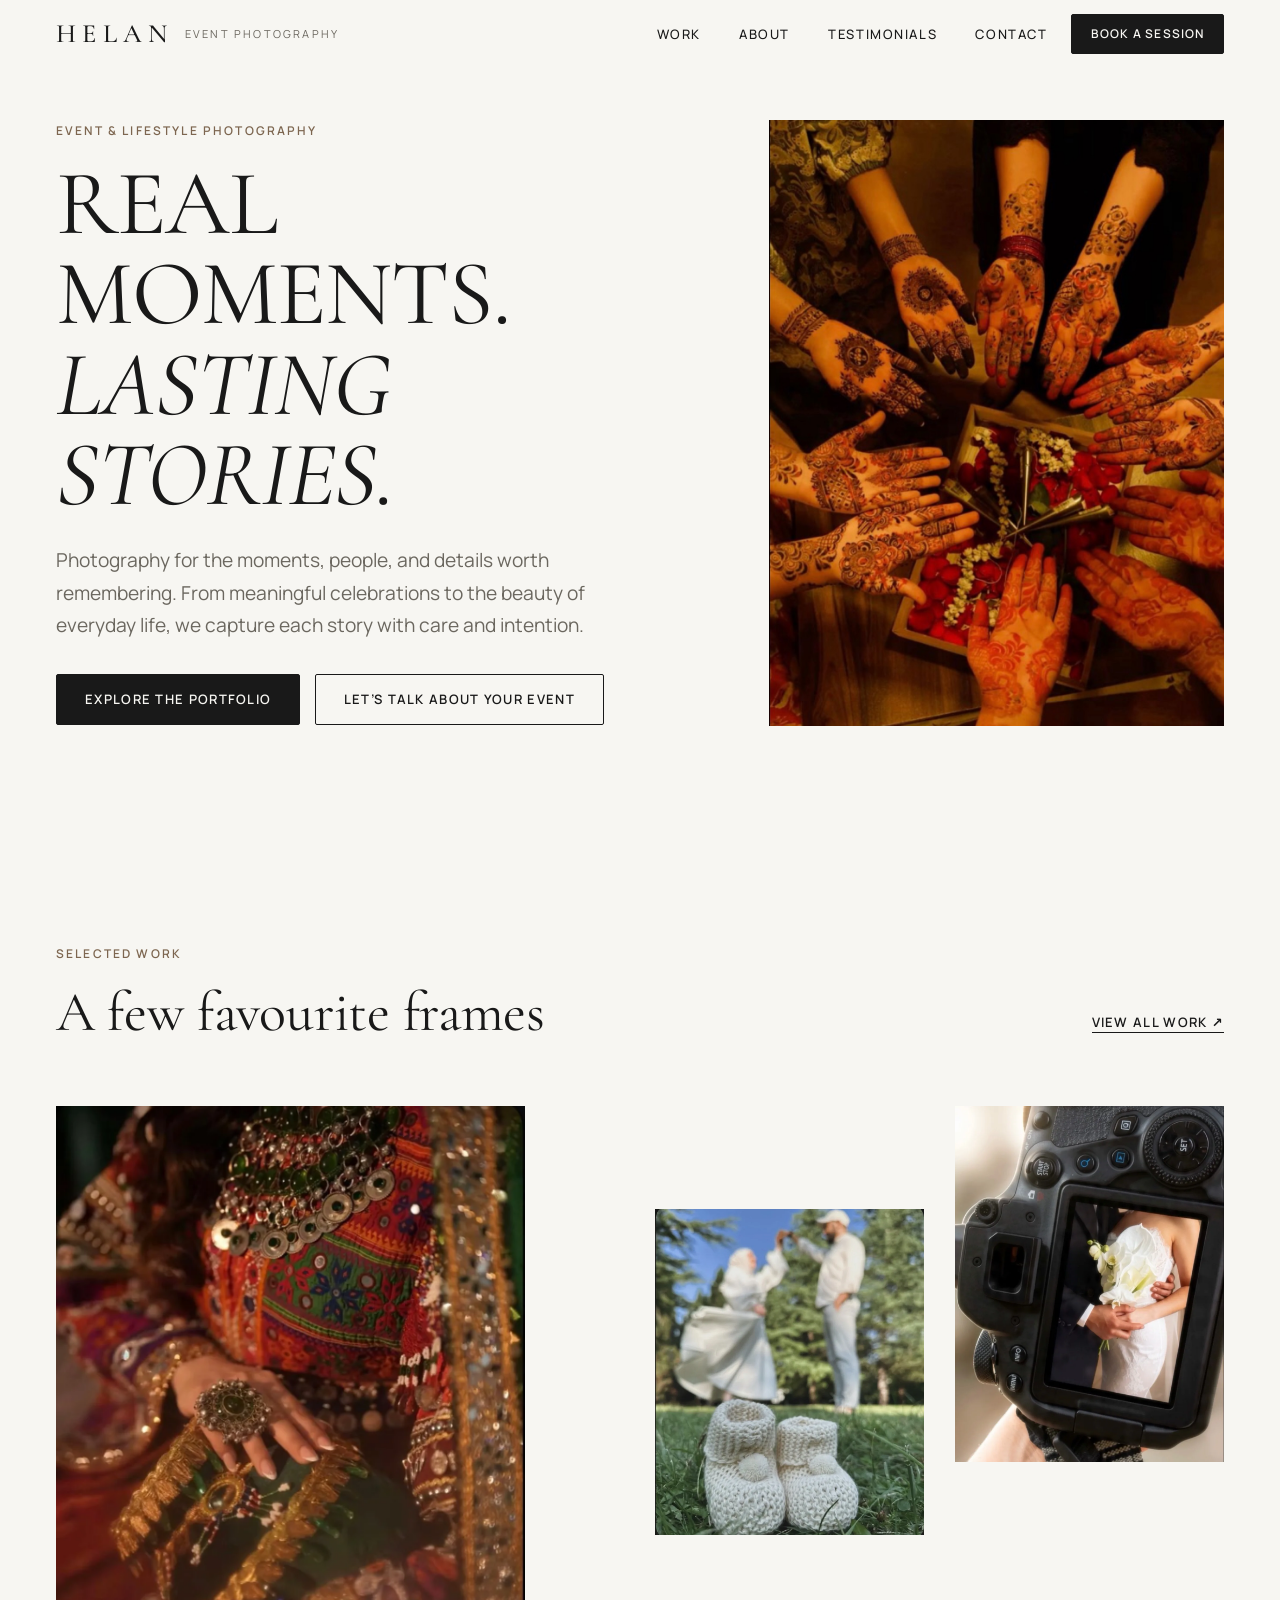
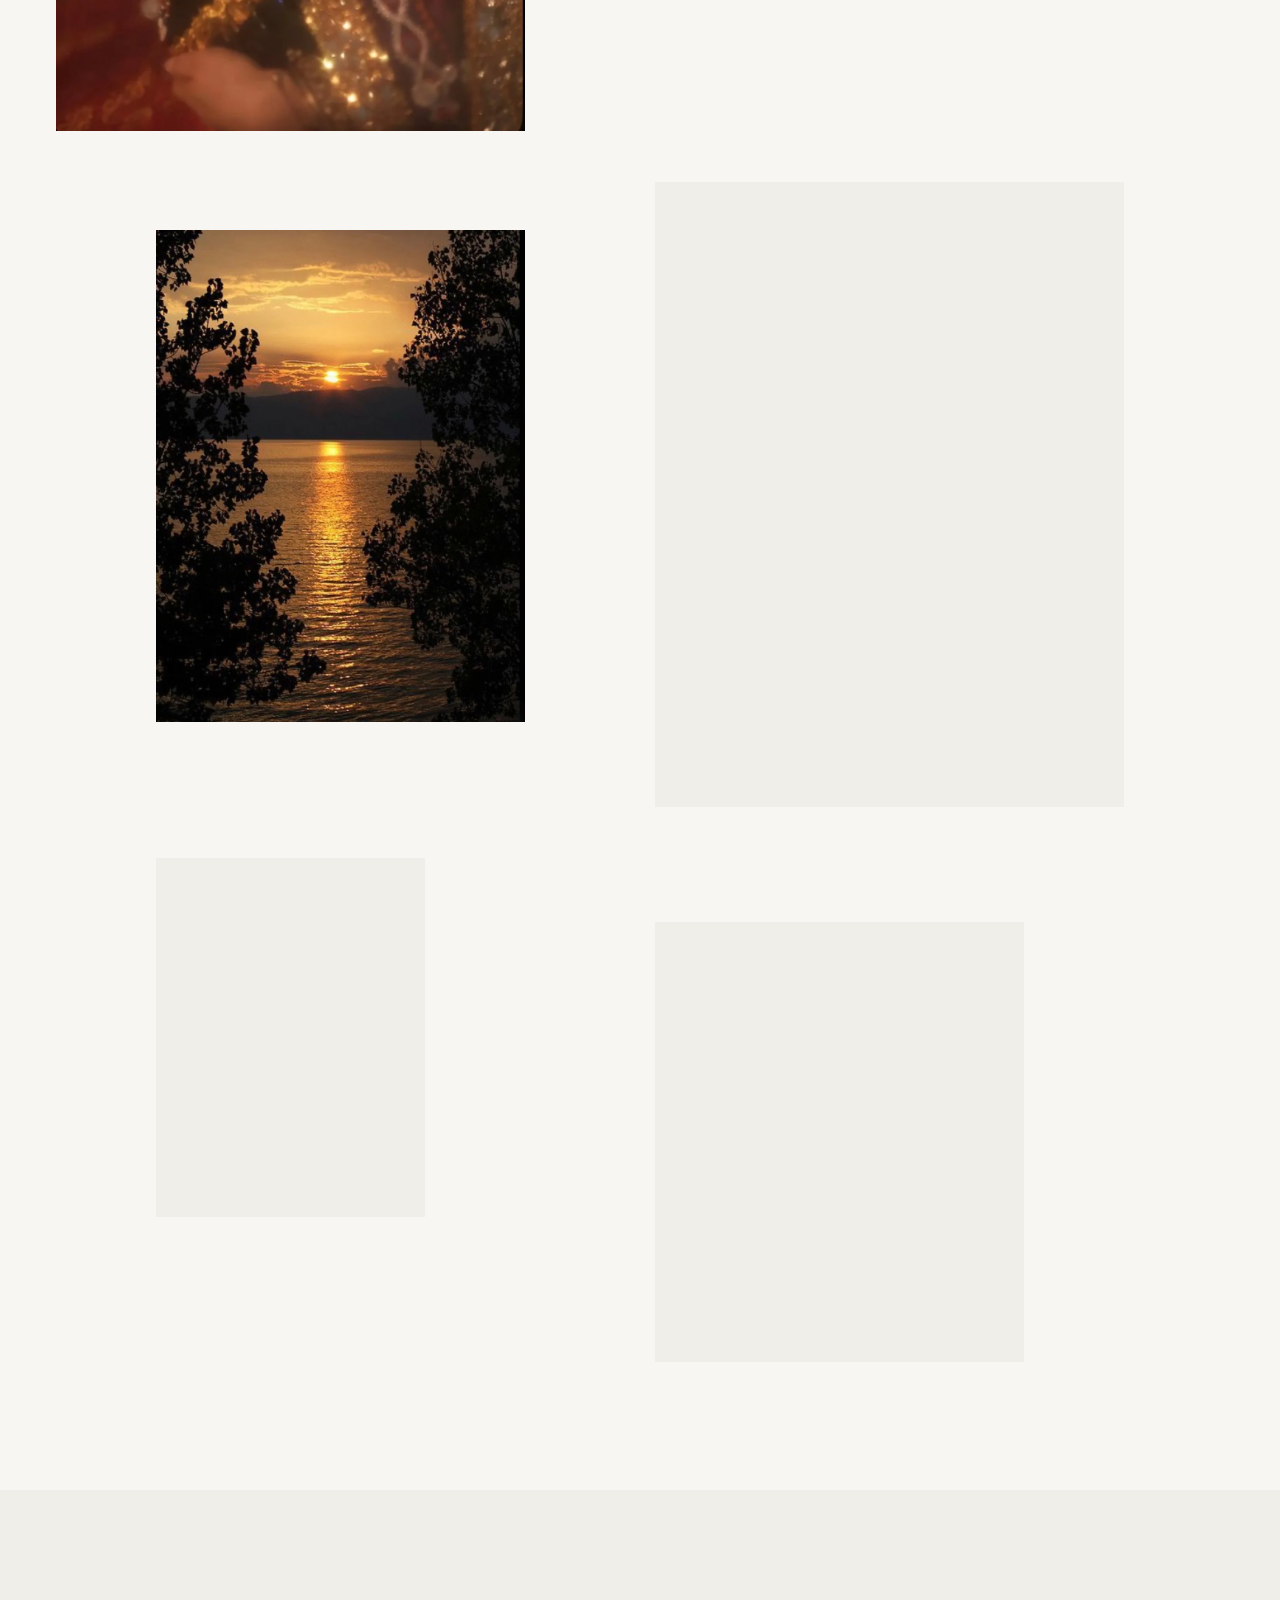
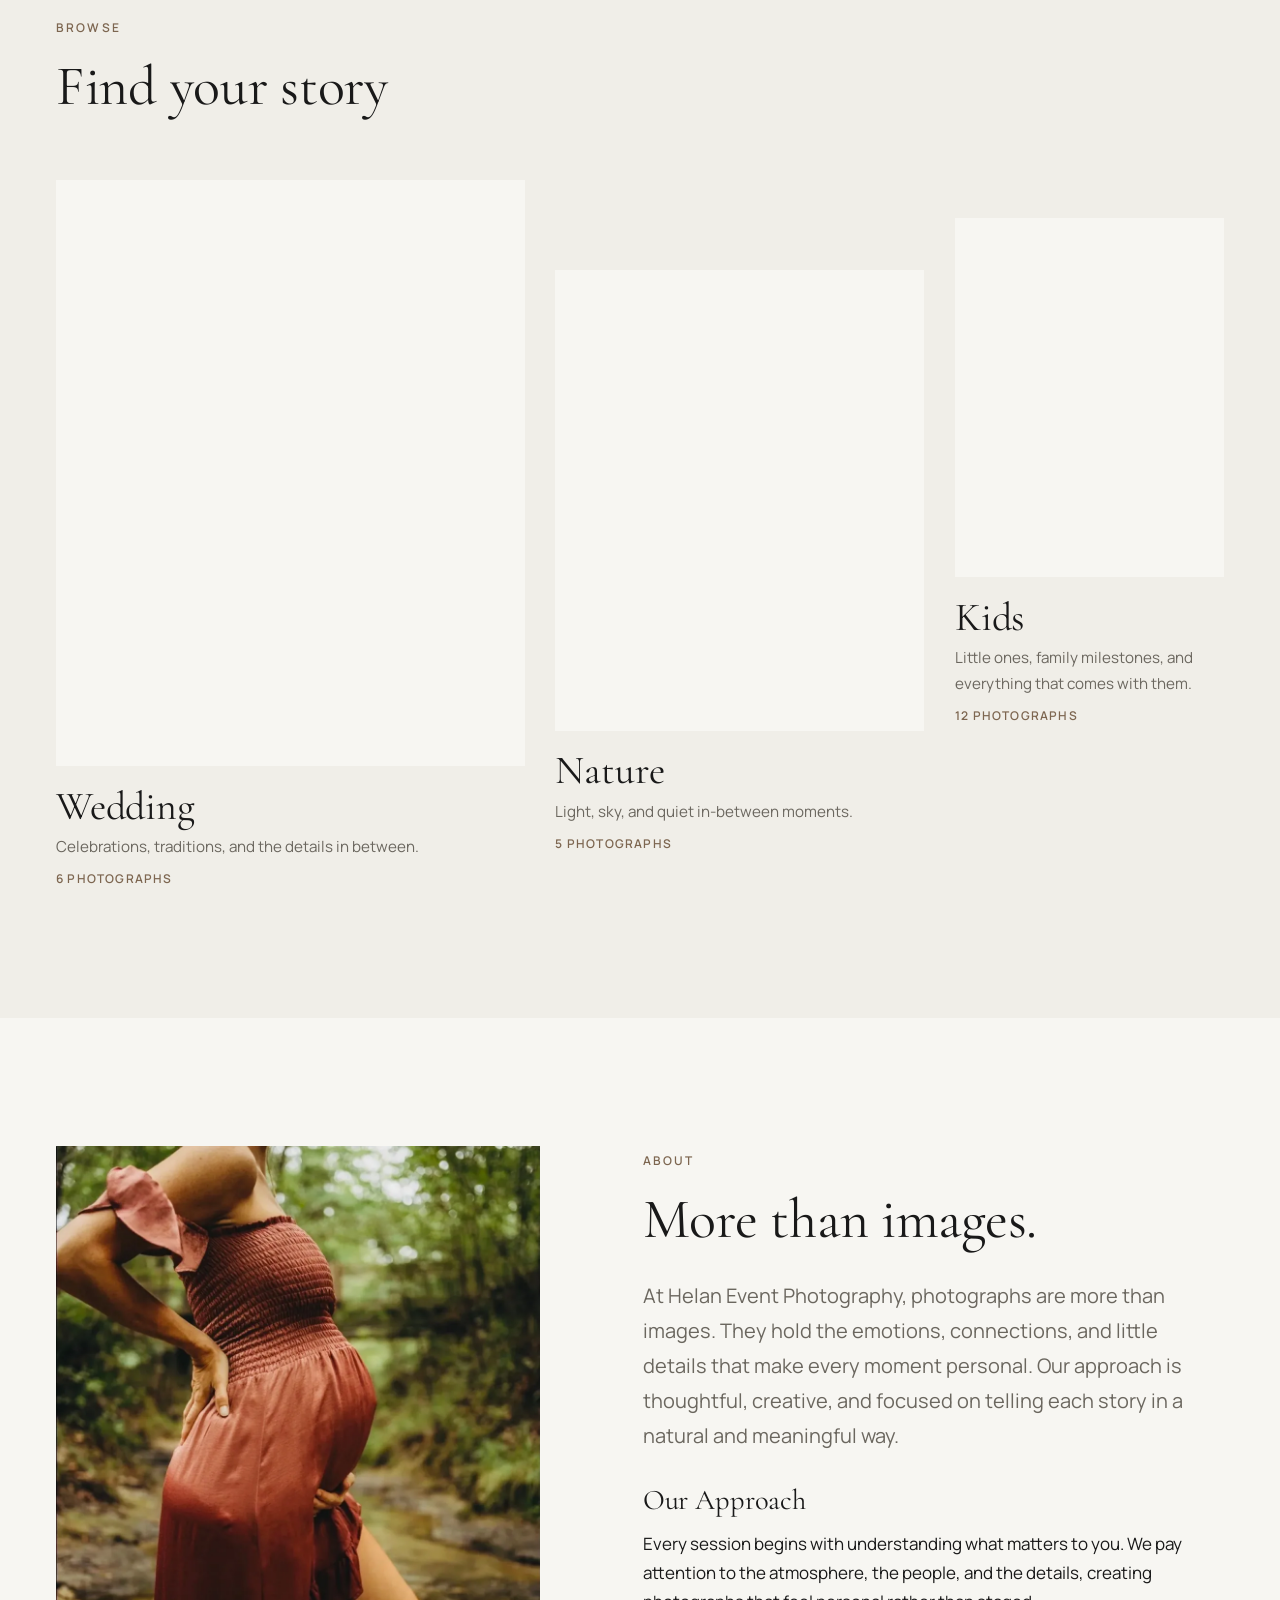
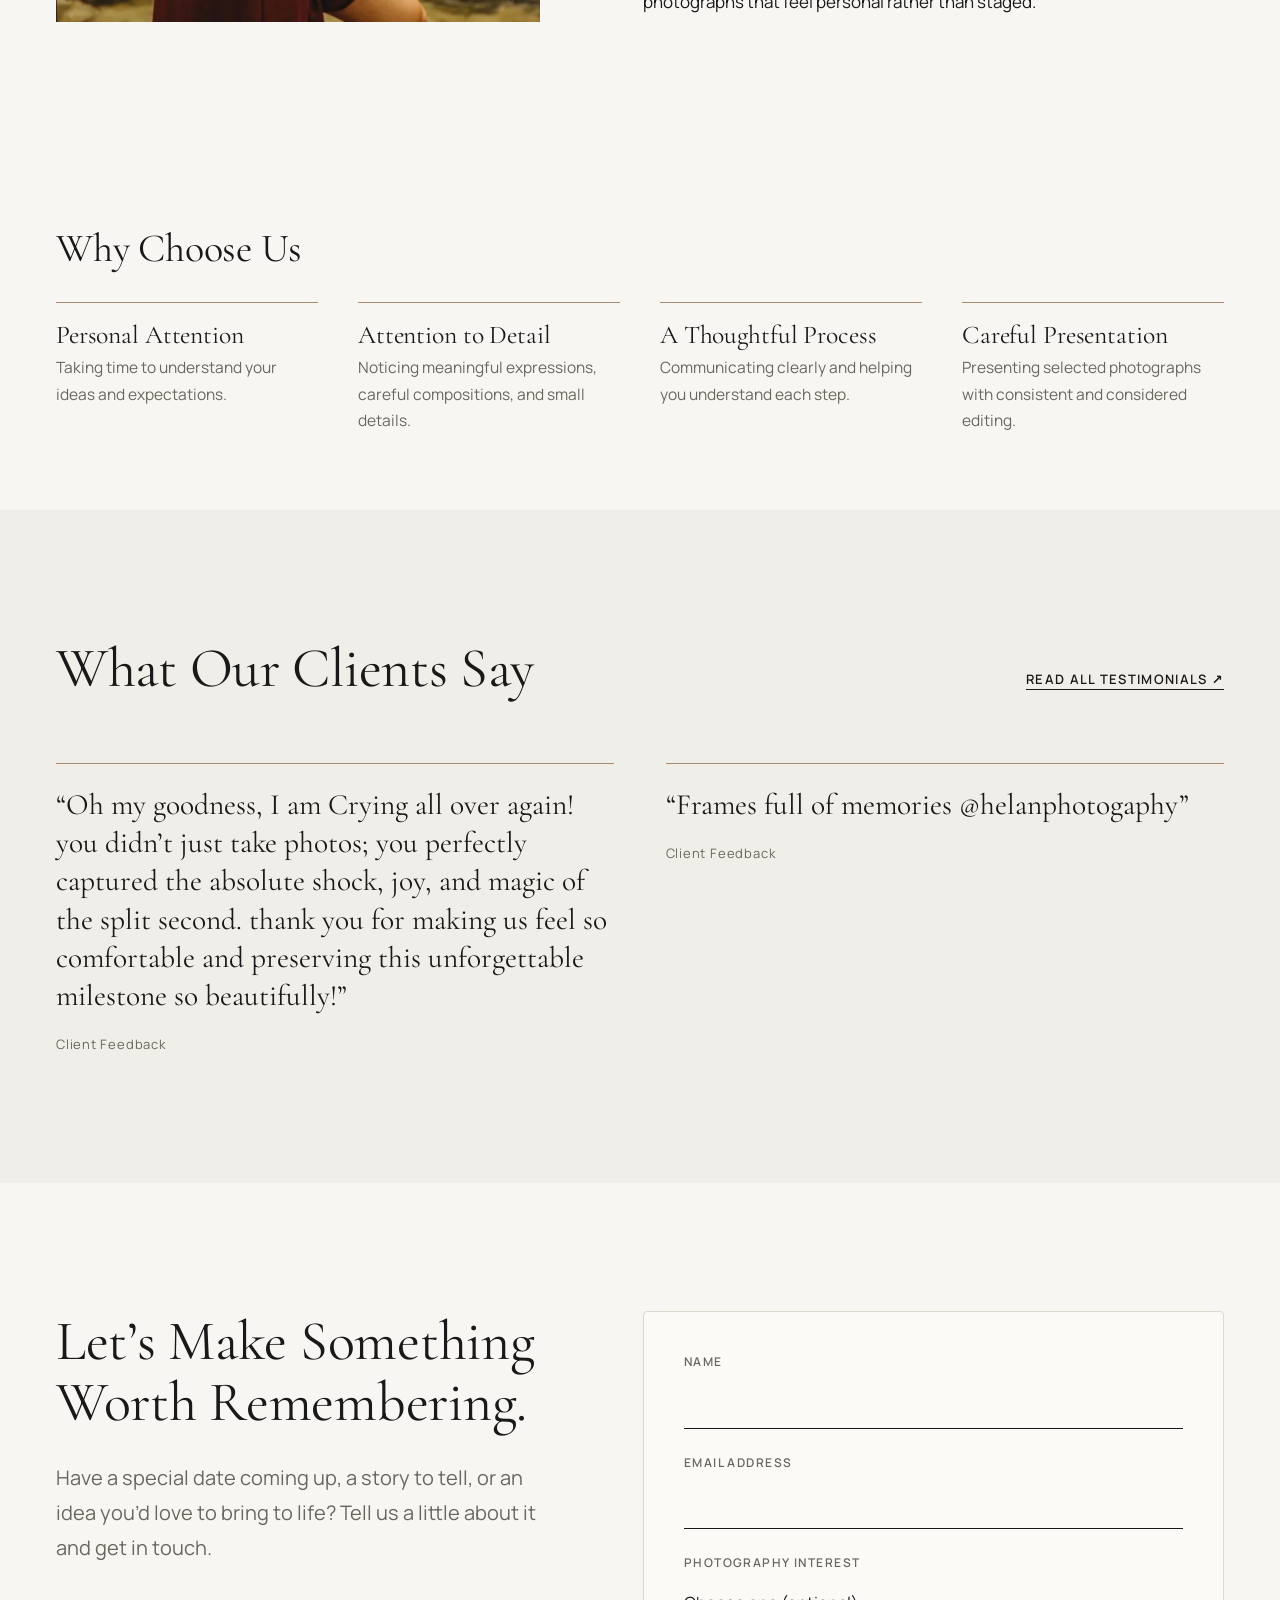
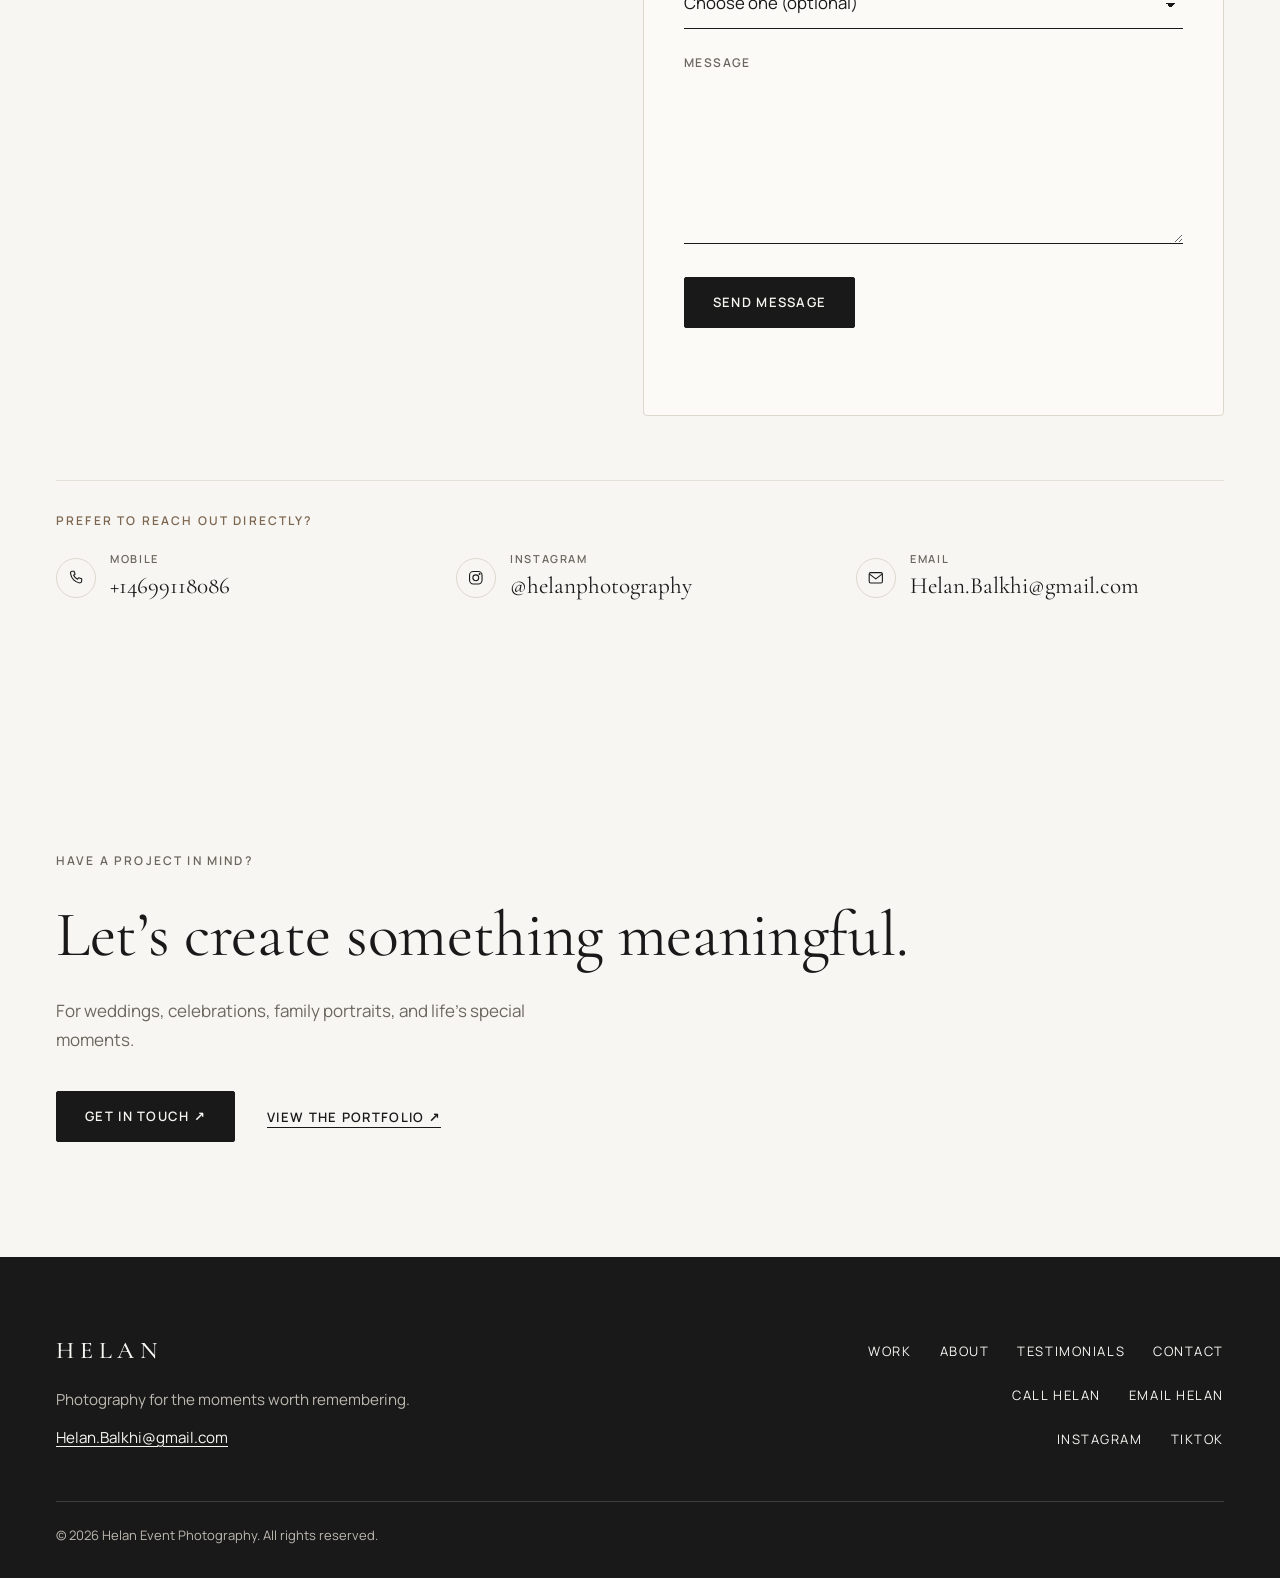
==== index.html @ c6eab9c7 "Add files via upload" ====
<!DOCTYPE html>
<html lang="en">
<head>
  <meta charset="utf-8">
  <meta name="viewport" content="width=device-width, initial-scale=1">
  <title>Helan Event Photography | Real Moments. Lasting Stories.</title>
  <meta name="description" content="Helan Event Photography: event and lifestyle photography for weddings, family milestones, and everyday moments worth remembering.">
  <meta name="theme-color" content="#F7F6F2">

  <meta property="og:type" content="website">
  <meta property="og:site_name" content="Helan Event Photography">
  <meta property="og:title" content="Helan Event Photography">
  <meta property="og:description" content="Every moment deserves to be remembered.">
  <!-- After you publish, change this to the full web address, e.g. https://your-site.com/favicon/og-image.jpg -->
  <meta property="og:image" content="favicon/og-image.jpg">

  <link rel="icon" type="image/png" sizes="32x32" href="favicon/favicon-32.png">
  <link rel="apple-touch-icon" href="favicon/apple-touch-icon.png">
  <link rel="preload" href="fonts/cormorant-garamond-400.woff2" as="font" type="font/woff2" crossorigin>
  <link rel="preload" href="fonts/manrope-variable.woff2" as="font" type="font/woff2" crossorigin>
  <link rel="stylesheet" href="styles.css">
</head>
<body data-page="home">
  <a class="skip-link" href="#main">Skip to content</a>
  <header class="site-header" id="site-header"></header>

  <main id="main">

    <!-- Hero -->
    <section class="hero" aria-labelledby="hero-title">
      <div class="container hero__grid">
        <div class="hero__text">
          <p class="eyebrow" data-bind="hero.eyebrow"></p>
          <h1 class="hero__title" id="hero-title"></h1>
          <p class="hero__intro" data-bind="hero.intro"></p>
          <div class="hero__actions">
            <a class="btn btn--primary" id="hero-cta-1" href="work.html"></a>
            <a class="btn btn--ghost" id="hero-cta-2" href="#contact"></a>
          </div>
        </div>
        <figure class="hero__media" id="hero-media" hidden>
          <img id="hero-img" alt="" decoding="async" fetchpriority="high">
        </figure>
      </div>
    </section>

    <!-- Selected work -->
    <section class="section" id="featured" aria-labelledby="featured-title" hidden>
      <div class="container">
        <header class="section-head">
          <div>
            <p class="eyebrow" data-bind="featuredSection.eyebrow"></p>
            <h2 id="featured-title" data-bind="featuredSection.heading"></h2>
          </div>
          <a class="text-link" id="featured-link" href="work.html"></a>
        </header>
        <div class="featured" id="featured-grid"></div>
      </div>
    </section>

    <!-- Categories -->
    <section class="section section--alt" id="categories" aria-labelledby="categories-title" hidden>
      <div class="container">
        <header class="section-head">
          <div>
            <p class="eyebrow" data-bind="categoriesSection.eyebrow"></p>
            <h2 id="categories-title" data-bind="categoriesSection.heading"></h2>
          </div>
        </header>
        <ul class="cats" id="cats-grid"></ul>
      </div>
    </section>

    <!-- About -->
    <section class="section" id="about" aria-labelledby="about-title">
      <div class="container about">
        <figure class="about__media" id="about-media" hidden>
          <img id="about-img" alt="" loading="lazy" decoding="async">
        </figure>
        <div class="about__text">
          <p class="eyebrow" data-bind="about.eyebrow"></p>
          <h2 id="about-title" data-bind="about.heading"></h2>
          <p class="lead" data-bind="about.intro"></p>
          <h3 data-bind="about.approachHeading"></h3>
          <p data-bind="about.approach"></p>
        </div>
      </div>
    </section>

    <!-- Why choose us -->
    <section class="section section--tight" id="why" aria-labelledby="why-title" hidden>
      <div class="container">
        <h2 class="h2--small" id="why-title" data-bind="whyChoose.heading"></h2>
        <ul class="why" id="why-list"></ul>
      </div>
    </section>

    <!-- Testimonials preview (only shown when approved, featured testimonials exist) -->
    <section class="section section--alt" id="testimonials-preview" aria-labelledby="tp-title" hidden>
      <div class="container">
        <header class="section-head">
          <h2 id="tp-title" data-bind="testimonials.homeHeading"></h2>
          <a class="text-link" href="testimonials.html" data-bind="testimonials.homeLinkLabel"></a>
        </header>
        <div class="quotes quotes--preview" id="tp-list"></div>
      </div>
    </section>

    <!-- Closing CTA + contact form -->
    <section class="section" id="contact" aria-labelledby="contact-title">
      <div class="container contact">
        <div class="contact__intro">
          <h2 id="contact-title" data-bind="contact.heading"></h2>
          <p class="lead" data-bind="contact.copy"></p>
        </div>
        <form class="form" id="contact-form" novalidate>
          <div class="field">
            <label for="f-name">Name</label>
            <input id="f-name" name="name" type="text" autocomplete="name" required aria-describedby="e-name">
            <p class="field__error" id="e-name" hidden></p>
          </div>
          <div class="field">
            <label for="f-email">Email address</label>
            <input id="f-email" name="email" type="email" autocomplete="email" required aria-describedby="e-email">
            <p class="field__error" id="e-email" hidden></p>
          </div>
          <div class="field">
            <label for="f-interest" id="interest-label"></label>
            <select id="f-interest" name="interest"></select>
          </div>
          <div class="field">
            <label for="f-message">Message</label>
            <textarea id="f-message" name="message" rows="5" required aria-describedby="e-message"></textarea>
            <p class="field__error" id="e-message" hidden></p>
          </div>
          <!-- Spam trap: real visitors never see or fill this in -->
          <div class="hp" aria-hidden="true">
            <label>Leave this empty <input type="text" name="_honey" tabindex="-1" autocomplete="off"></label>
          </div>
          <button class="btn btn--primary" type="submit" id="form-submit"></button>
          <p class="form__status" id="form-status" role="status" aria-live="polite"></p>
        </form>
        <aside class="quick" aria-labelledby="quick-title">
          <h3 class="quick__title" id="quick-title" data-bind="contact.quickHeading"></h3>
          <ul class="quick__list" id="quick-list"></ul>
        </aside>
      </div>
    </section>

    <noscript><p class="container noscript">Please turn on JavaScript to browse the portfolio and use the contact form.</p></noscript>
  </main>

  <footer class="site-footer" id="site-footer"></footer>

  <div class="lightbox" id="lightbox" role="dialog" aria-modal="true" aria-label="Photo viewer" hidden>
    <button class="lb-btn lb-close" type="button" aria-label="Close viewer">
      <svg viewBox="0 0 24 24" width="22" height="22" aria-hidden="true"><path d="M5 5l14 14M19 5L5 19" fill="none" stroke="currentColor" stroke-width="1.6" stroke-linecap="round"/></svg>
    </button>
    <button class="lb-btn lb-prev" type="button" aria-label="Previous photo">
      <svg viewBox="0 0 24 24" width="22" height="22" aria-hidden="true"><path d="M15 4l-8 8 8 8" fill="none" stroke="currentColor" stroke-width="1.6" stroke-linecap="round" stroke-linejoin="round"/></svg>
    </button>
    <button class="lb-btn lb-next" type="button" aria-label="Next photo">
      <svg viewBox="0 0 24 24" width="22" height="22" aria-hidden="true"><path d="M9 4l8 8-8 8" fill="none" stroke="currentColor" stroke-width="1.6" stroke-linecap="round" stroke-linejoin="round"/></svg>
    </button>
    <figure class="lb-figure">
      <img class="lb-img" alt="">
      <figcaption class="lb-caption"></figcaption>
    </figure>
    <p class="lb-count" aria-live="polite"></p>
  </div>

  <script src="content.js"></script>
  <script src="script.js"></script>
</body>
</html>
---- styles.css ----
/* ==========================================================================
   HELAN EVENT PHOTOGRAPHY — styles.css
   Light, minimal, editorial. Photographs provide the colour.
   Sections: 1 Tokens · 2 Base · 3 Header · 4 Buttons · 5 Hero · 6 Sections
             7 Featured · 8 Categories · 9 About · 10 Quotes · 11 Contact form
             12 Gallery · 13 Lightbox · 14 Footer · 15 Motion
   ========================================================================== */

/* ---------- 1. Tokens ---------- */
@font-face { font-family: "Cormorant Garamond"; font-style: normal; font-weight: 400; font-display: swap; src: url("fonts/cormorant-garamond-400.woff2") format("woff2"); }
@font-face { font-family: "Cormorant Garamond"; font-style: italic; font-weight: 400; font-display: swap; src: url("fonts/cormorant-garamond-400-italic.woff2") format("woff2"); }
@font-face { font-family: "Cormorant Garamond"; font-style: normal; font-weight: 500; font-display: swap; src: url("fonts/cormorant-garamond-500.woff2") format("woff2"); }
@font-face { font-family: "Manrope"; font-style: normal; font-weight: 200 800; font-display: swap; src: url("fonts/manrope-variable.woff2") format("woff2"); }

:root {
  /* Palette from the brief */
  --ivory: #F7F6F2;
  --ink: #191919;
  --stone: #827E76;          /* large / decorative text only (3.7:1 on ivory) */
  --taupe: #A48B72;          /* lines and accents only */
  --line: #E3E0D8;
  --ivory-alt: #F0EEE8;
  --foot-text: #F7F6F2;
  --foot-muted: #BDB9B1;
  /* Darker tints of stone/taupe for small text, so it passes WCAG AA contrast */
  --stone-text: #6B675F;     /* 5.2:1 on ivory */
  --taupe-text: #7D6650;     /* 5.0:1 on ivory */
  --error: #A12B2B;

  --serif: "Cormorant Garamond", "Cormorant", Georgia, "Times New Roman", serif;
  --sans: "Manrope", system-ui, -apple-system, "Segoe UI", Roboto, Helvetica, Arial, sans-serif;

  --gutter: clamp(1.25rem, 4.5vw, 3.5rem);
  --max: 1360px;
  --header-h: 4.25rem;
  --section-y: clamp(4.5rem, 10vw, 9rem);
  --gap: clamp(0.75rem, 1.6vw, 1.5rem);
}

/* ---------- 2. Base ---------- */
*, *::before, *::after { box-sizing: border-box; }
html { -webkit-text-size-adjust: 100%; scroll-padding-top: calc(var(--header-h) + 1rem); }
@media (prefers-reduced-motion: no-preference) { html { scroll-behavior: smooth; } }
html.is-locked { overflow: hidden; }
body {
  margin: 0; background: var(--ivory); color: var(--ink);
  font-family: var(--sans); font-size: clamp(1rem, 0.96rem + 0.2vw, 1.0625rem); line-height: 1.7;
  -webkit-font-smoothing: antialiased; text-rendering: optimizeLegibility;
  overflow-x: hidden;
}
img { display: block; max-width: 100%; height: auto; }
a { color: inherit; }
p { margin: 0 0 1.1em; }
h1, h2, h3 { font-family: var(--serif); font-weight: 400; line-height: 1.08; margin: 0 0 0.5em; letter-spacing: -0.005em; }
h2 { font-size: clamp(2.6rem, 2rem + 2.4vw, 3.5rem); }
h3 { font-size: clamp(1.5rem, 1.3rem + 0.6vw, 1.85rem); }
.h2--small { font-size: clamp(1.9rem, 1.5rem + 1.4vw, 2.5rem); }
ul { list-style: none; margin: 0; padding: 0; }
button, input, select, textarea { font: inherit; color: inherit; }
button { cursor: pointer; }
[hidden] { display: none !important; }

.container { width: min(100% - 2 * var(--gutter), var(--max)); margin-inline: auto; }
.sr-only { position: absolute; width: 1px; height: 1px; overflow: hidden; clip: rect(0 0 0 0); white-space: nowrap; }
.skip-link { position: absolute; left: 1rem; top: -4rem; z-index: 100; background: var(--ink); color: var(--ivory); padding: 0.7rem 1rem; text-decoration: none; }
.skip-link:focus { top: 1rem; }
:focus-visible { outline: 2px solid var(--ink); outline-offset: 3px; }
.noscript { padding-block: 3rem; }

.eyebrow { font-size: 0.75rem; font-weight: 600; letter-spacing: 0.18em; text-transform: uppercase; color: var(--taupe-text); margin-bottom: 1.1rem; }
.lead { font-size: clamp(1.05rem, 1rem + 0.35vw, 1.25rem); line-height: 1.75; color: var(--stone-text); max-width: 38em; }
.empty { color: var(--stone-text); padding-block: 3rem; }

/* ---------- 3. Header ---------- */
.site-header {
  position: sticky; top: 0; z-index: 50;
  background: rgba(247, 246, 242, 0.94);
  -webkit-backdrop-filter: blur(10px); backdrop-filter: blur(10px);
  border-bottom: 1px solid transparent; transition: border-color 0.25s ease;
}
.site-header.is-scrolled { border-bottom-color: var(--line); }
.header__inner { height: var(--header-h); display: flex; align-items: center; justify-content: space-between; gap: 1.5rem; }
.wordmark { display: inline-flex; align-items: baseline; gap: 0.7rem; text-decoration: none; }
.wordmark__name { font-family: var(--serif); font-weight: 500; font-size: 1.65rem; letter-spacing: 0.24em; text-transform: uppercase; line-height: 1; }
.wordmark__sub { font-size: 0.6875rem; letter-spacing: 0.2em; text-transform: uppercase; color: var(--stone-text); display: none; }
@media (min-width: 900px) { .wordmark__sub { display: inline; } }

.nav { display: none; }
.nav ul { display: flex; gap: clamp(1.5rem, 3vw, 2.75rem); }
.nav a, .menu a { font-size: 0.8125rem; font-weight: 500; letter-spacing: 0.12em; text-transform: uppercase; text-decoration: none; position: relative; padding-block: 0.4rem; }
.nav a::after { content: ""; position: absolute; left: 0; right: 0; bottom: 0; height: 1px; background: currentColor; transform: scaleX(0); transform-origin: left; transition: transform 0.25s ease; }
.nav a:hover::after, .nav a[aria-current="page"]::after, .nav a:focus-visible::after { transform: scaleX(1); }

.menu-btn { display: inline-flex; align-items: center; gap: 0.6rem; background: none; border: 0; padding: 0.6rem 0.25rem; margin-right: -0.25rem; font-size: 0.8125rem; font-weight: 500; letter-spacing: 0.12em; text-transform: uppercase; min-height: 44px; }
.menu-btn__bars { width: 22px; height: 10px; position: relative; display: inline-block; }
.menu-btn__bars::before, .menu-btn__bars::after { content: ""; position: absolute; left: 0; right: 0; height: 1.5px; background: currentColor; transition: transform 0.25s ease, top 0.25s ease; }
.menu-btn__bars::before { top: 0; }
.menu-btn__bars::after { top: 8.5px; }
.menu-btn[aria-expanded="true"] .menu-btn__bars::before { top: 4px; transform: rotate(45deg); }
.menu-btn[aria-expanded="true"] .menu-btn__bars::after { top: 4px; transform: rotate(-45deg); }

.menu { z-index: 40; position: fixed; left: 0; right: 0; top: var(--header-h); bottom: 0; background: var(--ivory); padding: 2rem var(--gutter) 3rem; overflow-y: auto; opacity: 0; visibility: hidden; transform: translateY(-6px); transition: opacity 0.22s ease, transform 0.22s ease, visibility 0s linear 0.22s; }
.menu.is-open { opacity: 1; visibility: visible; transform: none; transition-delay: 0s; }
.menu a { display: block; font-family: var(--serif); font-size: 2.25rem; letter-spacing: 0; text-transform: none; font-weight: 400; padding: 0.7rem 0; border-bottom: 1px solid var(--line); min-height: 44px; }
.menu a::after { display: none; }
.menu .btn { display: inline-flex; font-family: var(--sans); font-size: 0.8125rem; font-weight: 600; letter-spacing: 0.1em; text-transform: uppercase; padding: 0.85rem 1.75rem; border: 1px solid var(--ink); }
.menu__cta { margin-top: 2rem; }
.site-header .header-cta { display: none; }

@media (min-width: 820px) {
  .nav { display: block; margin-left: auto; }
  .menu-btn, .menu { display: none; }
  .site-header .header-cta { display: inline-flex; }
}

/* ---------- 4. Buttons & links ---------- */
.btn { display: inline-flex; align-items: center; justify-content: center; min-height: 48px; padding: 0.85rem 1.75rem; font-size: 0.8125rem; font-weight: 600; letter-spacing: 0.1em; text-transform: uppercase; text-decoration: none; border: 1px solid var(--ink); border-radius: 2px; transition: background-color 0.2s ease, color 0.2s ease, opacity 0.2s ease; cursor: pointer; }
.btn--primary { background: var(--ink); color: var(--ivory); }
.btn--primary:hover { background: #3a3835; border-color: #3a3835; }
.btn--primary:active { background: #000; }
.btn--primary[disabled] { opacity: 0.55; cursor: progress; }
.btn--ghost { background: transparent; color: var(--ink); }
.btn--ghost:hover { background: var(--ink); color: var(--ivory); }
.btn--light { background: var(--ivory); color: var(--ink); border-color: var(--ivory); }
.btn--sm { min-height: 40px; padding: 0.5rem 1.15rem; font-size: 0.75rem; white-space: nowrap; }
.btn--light:hover { background: transparent; color: var(--ivory); }

.text-link { display: inline-block; font-size: 0.8125rem; font-weight: 600; letter-spacing: 0.1em; text-transform: uppercase; text-decoration: none; background: linear-gradient(currentColor, currentColor) 0 100% / 100% 1px no-repeat; padding-bottom: 0.3rem; transition: background-size 0.25s ease, color 0.2s ease; }
.text-link:hover { background-size: 40% 1px; }
.text-link::after { content: " \2197"; }
.text-link--plain::after { content: ""; }

/* ---------- 5. Hero ---------- */
.hero { padding-block: clamp(1.5rem, 4vw, 3.5rem) clamp(3rem, 7vw, 6rem); }
.hero__grid { display: grid; gap: 2.25rem; align-items: center; }
.hero__title { font-size: clamp(2.9rem, 1.5rem + 6.6vw, 5.75rem); line-height: 0.98; letter-spacing: -0.01em; margin: 0 0 1.5rem; }
.hero__title span { display: block; }
.hero__title em { font-style: italic; }
.hero__intro { max-width: 30em; color: var(--stone-text); font-size: clamp(1.02rem, 0.98rem + 0.3vw, 1.2rem); margin-bottom: 2rem; }
.hero__actions { display: flex; flex-wrap: wrap; gap: 0.9rem; }
.hero__media { margin: 0; background: var(--ivory-alt); }
.hero__media img { width: 100%; height: auto; }
.hero__media { aspect-ratio: var(--ratio, 3 / 4); overflow: hidden; max-height: 78vh; justify-self: center; }
.hero__media img { height: 100%; object-fit: cover; }

@media (min-width: 900px) {
  .hero__grid { grid-template-columns: minmax(0, 7fr) minmax(0, 5fr); gap: clamp(2rem, 6vw, 6rem); }
  .hero__media { justify-self: end; width: 100%; max-height: min(78vh, 760px); }
}
@media (max-width: 899px) {
  .hero__media { order: -1; max-height: 52vh; width: min(100%, 420px); }
}

/* ---------- 6. Sections ---------- */
.section { padding-block: var(--section-y); }
.section--alt { background: var(--ivory-alt); }
.section--tight { padding-block: clamp(3rem, 6vw, 5rem); }
.section--flush { padding-top: 0; }
.section-head { display: flex; flex-wrap: wrap; align-items: flex-end; justify-content: space-between; gap: 1rem 2rem; margin-bottom: clamp(2rem, 5vw, 4rem); }
.section-head h2 { margin: 0; }
.page-head { padding-block: clamp(2.5rem, 6vw, 5.5rem) clamp(1.5rem, 3vw, 2.5rem); }
.page-title { font-size: clamp(3rem, 2rem + 4.5vw, 5.5rem); margin-bottom: 0.35em; }

/* ---------- 7. Featured (asymmetric editorial rhythm) ---------- */
.featured { display: grid; grid-template-columns: repeat(2, minmax(0, 1fr)); gap: var(--gap); align-items: start; }
.featured .tile { grid-column: auto; }
@media (min-width: 760px) {
  .featured { grid-template-columns: repeat(12, minmax(0, 1fr)); gap: clamp(1rem, 2.4vw, 2.5rem); row-gap: clamp(1.5rem, 4vw, 4rem); }
  .featured .tile:nth-child(7n+1) { grid-column: 1 / span 5; }
  .featured .tile:nth-child(7n+2) { grid-column: 7 / span 3; margin-top: clamp(2rem, 8vw, 7rem); }
  .featured .tile:nth-child(7n+3) { grid-column: 10 / span 3; }
  .featured .tile:nth-child(7n+4) { grid-column: 2 / span 4; margin-top: clamp(1rem, 4vw, 3rem); }
  .featured .tile:nth-child(7n+5) { grid-column: 7 / span 5; }
  .featured .tile:nth-child(7n+6) { grid-column: 2 / span 3; }
  .featured .tile:nth-child(7n+7) { grid-column: 7 / span 4; margin-top: clamp(1rem, 5vw, 4.5rem); }
}

/* Photo tiles (shared by featured + gallery) */
.tile { margin: 0; }
.tile__btn { display: block; width: 100%; padding: 0; border: 0; background: var(--ivory-alt); overflow: hidden; aspect-ratio: var(--ratio, 3 / 4); cursor: zoom-in; position: relative; }
.tile__btn img { width: 100%; height: 100%; object-fit: cover; transition: transform 0.5s ease; }
@media (hover: hover) { .tile__btn:hover img { transform: scale(1.02); } }
.tile__btn:focus-visible { outline-offset: 4px; }
.tile__label { position: absolute; left: 0; bottom: 0; padding: 0.55rem 0.8rem; background: rgba(247, 246, 242, 0.92); font-size: 0.75rem; letter-spacing: 0.04em; }

/* ---------- 8. Categories ---------- */
.cats { display: grid; grid-template-columns: 1fr; gap: 2.75rem; }
.cat { display: block; text-decoration: none; }
.cat__media { aspect-ratio: 4 / 5; overflow: hidden; background: var(--ivory); }
.cat__media img { width: 100%; height: 100%; object-fit: cover; transition: transform 0.6s ease; }
@media (hover: hover) { .cat:hover .cat__media img { transform: scale(1.02); } }
.cat__body { padding-top: 1.1rem; }
.cat__name { font-family: var(--serif); font-size: clamp(1.9rem, 1.5rem + 1.3vw, 2.5rem); line-height: 1.1; margin: 0 0 0.3rem; background: linear-gradient(currentColor, currentColor) 0 100% / 0 1px no-repeat; display: inline; transition: background-size 0.3s ease; }
.cat:hover .cat__name, .cat:focus-visible .cat__name { background-size: 100% 1px; }
.cat__sub { color: var(--stone-text); font-size: 0.95rem; margin: 0.4rem 0 0; max-width: 24em; }
.cat__count { font-size: 0.75rem; letter-spacing: 0.1em; text-transform: uppercase; color: var(--taupe-text); margin: 0.6rem 0 0; font-weight: 600; }
@media (min-width: 700px) {
  .cats { grid-template-columns: repeat(12, minmax(0, 1fr)); gap: clamp(1rem, 2.4vw, 2.5rem); align-items: start; }
  .cats li:nth-child(3n+1) { grid-column: span 5; }
  .cats li:nth-child(3n+2) { grid-column: span 4; margin-top: clamp(2rem, 7vw, 6rem); }
  .cats li:nth-child(3n+3) { grid-column: span 3; margin-top: clamp(1rem, 3vw, 2.5rem); }
  .cats li:nth-child(3n+3) .cat__media { aspect-ratio: 3 / 4; }
}

/* ---------- 9. About + Why choose us ---------- */
.about { display: grid; gap: 2.5rem; align-items: center; }
.about__media { margin: 0; }
.about__media img { width: 100%; height: auto; }
.about__text h3 { margin-top: 2rem; }
.about__text p:last-child { margin-bottom: 0; }
@media (min-width: 900px) {
  .about { grid-template-columns: minmax(0, 5fr) minmax(0, 6fr); gap: clamp(3rem, 8vw, 8rem); }
  .about--text-only { grid-template-columns: minmax(0, 8fr); }
}
.why { display: grid; gap: 2.25rem 2.5rem; margin-top: 2rem; }
.why li { border-top: 1px solid var(--taupe); padding-top: 1.1rem; }
.why h3 { font-size: 1.6rem; margin-bottom: 0.35rem; }
.why p { color: var(--stone-text); margin: 0; font-size: 0.97rem; }
@media (min-width: 640px) { .why { grid-template-columns: repeat(2, minmax(0, 1fr)); } }
@media (min-width: 1000px) { .why { grid-template-columns: repeat(var(--why-cols, 4), minmax(0, 1fr)); } }

/* ---------- 10. Testimonials ---------- */
.quotes { display: grid; gap: clamp(2rem, 4vw, 3.5rem); }
@media (min-width: 900px) { .quotes--preview { grid-template-columns: repeat(var(--q-cols, 3), minmax(0, 1fr)); } }
.quote { margin: 0; border-top: 1px solid var(--taupe); padding-top: 1.4rem; }
.quote p { font-family: var(--serif); font-size: clamp(1.4rem, 1.2rem + 0.8vw, 1.85rem); line-height: 1.3; margin-bottom: 1.1rem; }
.quote footer { font-size: 0.8125rem; letter-spacing: 0.06em; color: var(--stone-text); }
.quotes--single { max-width: 46rem; }
.quote--long p { font-size: clamp(1.2rem, 1.1rem + 0.45vw, 1.45rem); line-height: 1.5; margin-bottom: 0.9em; max-width: 46em; }
.quote--long p:last-of-type { margin-bottom: 1.1rem; }

/* Testimonials page: readable cards */
.quotes--page { gap: clamp(1rem, 2.4vw, 1.75rem); }
.quotes--page .quote { background: var(--ivory-alt); border: 1px solid var(--line); border-top: 2px solid var(--taupe); padding: clamp(1.4rem, 3vw, 2.25rem); display: flex; flex-direction: column; justify-content: space-between; }
.quotes--page .quote p { font-size: clamp(1.3rem, 1.15rem + 0.6vw, 1.6rem); }
.quotes--page .quote--long p { font-size: clamp(1.2rem, 1.1rem + 0.45vw, 1.45rem); }
@media (min-width: 700px) {
  .quotes--page { grid-template-columns: repeat(2, minmax(0, 1fr)); }
  .quotes--page .quote--long { grid-column: 1 / -1; }
}
@media (min-width: 1100px) { .quotes--page { grid-template-columns: repeat(3, minmax(0, 1fr)); } }
.back-link { margin-top: clamp(3rem, 6vw, 5rem); }

/* ---------- 11. Contact form + Quick Contact ---------- */
.contact { display: grid; gap: clamp(2rem, 5vw, 2.75rem); }
.form { display: grid; gap: 1.5rem; width: 100%; max-width: 40rem; padding: clamp(1.5rem, 4vw, 2.5rem); background: #FBFAF7; border: 1px solid #DDD8CD; border-radius: 4px; }
.field label { display: block; font-size: 0.75rem; font-weight: 600; letter-spacing: 0.12em; text-transform: uppercase; color: var(--stone-text); margin-bottom: 0.35rem; }
.field input, .field select, .field textarea { width: 100%; background: transparent; border: 0; border-bottom: 1px solid var(--ink); border-radius: 0; padding: 0.65rem 0; font-size: 1.05rem; min-height: 48px; -webkit-appearance: none; appearance: none; }
.field textarea { resize: vertical; min-height: 9rem; }
.field select { background-image: linear-gradient(45deg, transparent 50%, var(--ink) 50%), linear-gradient(135deg, var(--ink) 50%, transparent 50%); background-position: calc(100% - 12px) 55%, calc(100% - 7px) 55%; background-size: 5px 5px; background-repeat: no-repeat; padding-right: 1.75rem; }
.field input:focus-visible, .field select:focus-visible, .field textarea:focus-visible { outline: 0; border-bottom-width: 2px; box-shadow: 0 1px 0 0 var(--ink); }
.field [aria-invalid="true"] { border-bottom-color: var(--error); }
.field__error { color: var(--error); font-size: 0.875rem; margin: 0.4rem 0 0; }
.hp { position: absolute; left: -9999px; width: 1px; height: 1px; overflow: hidden; }
.form .btn { justify-self: start; }
.form__status { margin: 0; min-height: 1.5em; font-size: 0.95rem; }
.form__status.is-error { color: var(--error); }
.form__status.is-success { color: var(--ink); }

/* Quick Contact: a quiet strip that closes the section, under both the intro and the form */
.quick { padding-top: clamp(1.5rem, 3vw, 2rem); border-top: 1px solid var(--line); }
.quick__title { font-family: var(--sans); font-size: 0.75rem; font-weight: 600; letter-spacing: 0.18em; text-transform: uppercase; color: var(--taupe-text); line-height: 1.4; margin: 0 0 1.1rem; }
.quick__list { display: grid; gap: 0.25rem 2rem; }
.quick__item { display: flex; align-items: center; gap: 0.9rem; min-width: 0; }
.quick__icon { flex: none; width: 2.5rem; height: 2.5rem; display: inline-flex; align-items: center; justify-content: center; border: 1px solid #DDD8CD; border-radius: 50%; color: var(--ink); }
.quick__icon svg { width: 1.1rem; height: 1.1rem; fill: none; stroke: currentColor; stroke-width: 1.5; stroke-linecap: round; stroke-linejoin: round; }
.quick__text { display: flex; flex-direction: column; min-width: 0; }
.quick__label { font-size: 0.6875rem; font-weight: 600; letter-spacing: 0.14em; text-transform: uppercase; color: var(--stone-text); line-height: 1.5; }
.quick__value { font-family: var(--serif); font-size: clamp(1.2rem, 1.1rem + 0.5vw, 1.45rem); line-height: 1.3; overflow-wrap: anywhere; }
a.quick__value { text-decoration: none; background: linear-gradient(currentColor, currentColor) 0 100% / 0 1px no-repeat; transition: background-size 0.25s ease; align-self: flex-start; padding-block: 0.2rem; }
a.quick__value:hover, a.quick__value:focus-visible { background-size: 100% 1px; }
.quick__item:has(a.quick__value) { min-height: 48px; }
.quick__value--pending { color: var(--stone-text); font-style: italic; }
.quick__item.is-pending .quick__icon { color: var(--stone-text); border-style: dashed; }
@media (min-width: 640px) { .quick__list { grid-template-columns: repeat(3, minmax(0, 1fr)); } .quick__item { padding-block: 0.25rem; } }
@media (min-width: 900px) {
  .contact { grid-template-columns: minmax(0, 5fr) minmax(0, 6fr); column-gap: clamp(3rem, 8vw, 8rem); row-gap: clamp(2.5rem, 5vw, 4rem); align-items: start; }
  .quick { grid-column: 1 / -1; }
}

/* ---------- 12. Work page gallery ---------- */
.filters { display: flex; flex-wrap: wrap; gap: 0.4rem 2rem; margin-top: 2.25rem; padding-top: 1.25rem; border-top: 1px solid var(--line); }
.filters a { font-size: 0.8125rem; font-weight: 500; letter-spacing: 0.12em; text-transform: uppercase; text-decoration: none; padding: 0.6rem 0; min-height: 44px; display: inline-flex; align-items: center; color: var(--stone-text); position: relative; transition: color 0.2s ease; }
.filters a::after { content: ""; position: absolute; left: 0; right: 0; bottom: 0.3rem; height: 1px; background: var(--ink); transform: scaleX(0); transform-origin: left; transition: transform 0.25s ease; }
.filters a:hover { color: var(--ink); }
.filters a[aria-current="true"] { color: var(--ink); }
.filters a[aria-current="true"]::after, .filters a:hover::after { transform: scaleX(1); }
.filters sup { font-size: 0.65rem; margin-left: 0.3rem; color: var(--taupe-text); }

.gallery-section { padding-block: clamp(1.5rem, 3vw, 2.5rem) var(--section-y); }
.gallery-head { margin-bottom: clamp(1.5rem, 3vw, 2.5rem); }
.gallery-head h2 { font-size: clamp(2rem, 1.6rem + 1.5vw, 2.75rem); margin-bottom: 0.2em; }
.gallery-head p { color: var(--stone-text); max-width: 36em; margin: 0; }
.gallery-head p:empty { display: none; }

/* Art-directed masonry: JS gives each tile a row span from its real proportions. */
.gallery { display: grid; grid-template-columns: minmax(0, 1fr); column-gap: var(--gap); grid-auto-rows: 8px; grid-auto-flow: row dense; align-items: start; }
.gallery .tile { padding-bottom: var(--gap); }
@media (min-width: 480px) { .gallery { grid-template-columns: repeat(2, minmax(0, 1fr)); } }
@media (min-width: 1100px) { .gallery { grid-template-columns: repeat(3, minmax(0, 1fr)); --gap: 1.75rem; } }

/* ---------- 13. Lightbox ---------- */
.lightbox { position: fixed; inset: 0; z-index: 200; background: rgba(14, 14, 13, 0.97); display: flex; align-items: center; justify-content: center; padding: 4.5rem 1rem 3.5rem; opacity: 0; transition: opacity 0.2s ease; touch-action: pan-y; }
.lightbox.is-open { opacity: 1; }
.lb-figure { margin: 0; max-width: 100%; max-height: 100%; display: flex; flex-direction: column; align-items: center; gap: 0.9rem; }
.lb-img { max-width: min(100%, 1400px); max-height: calc(100vh - 11rem); max-height: calc(100dvh - 11rem); width: auto; height: auto; object-fit: contain; box-shadow: 0 0 0 1px rgba(255,255,255,0.04); }
.lb-caption { color: #E9E6DE; font-size: 0.9rem; text-align: center; max-width: 42em; }
.lb-caption:empty { display: none; }
.lb-count { position: absolute; left: 0; right: 0; bottom: 1.1rem; margin: 0; text-align: center; color: #BDB9B1; font-size: 0.75rem; letter-spacing: 0.14em; }
.lb-btn { position: absolute; width: 48px; height: 48px; display: inline-flex; align-items: center; justify-content: center; border-radius: 50%; border: 1px solid rgba(255,255,255,0.55); background: rgba(20, 20, 19, 0.7); color: #fff; transition: background-color 0.2s ease; }
.lb-btn:hover { background: rgba(255,255,255,0.16); }
.lb-btn:focus-visible { outline: 2px solid #fff; outline-offset: 3px; }
.lb-close { top: 0.9rem; right: 0.9rem; }
.lb-prev, .lb-next { top: 50%; margin-top: -24px; }
.lb-prev { left: 0.6rem; }
.lb-next { right: 0.6rem; }
@media (min-width: 900px) { .lightbox { padding: 4.5rem 6rem 3.5rem; } .lb-prev { left: 1.5rem; } .lb-next { right: 1.5rem; } }
.lightbox.is-single .lb-prev, .lightbox.is-single .lb-next { display: none; }

/* ---------- 14. Footer ---------- */
.site-footer { margin-top: 0; }
.invite { background: var(--ivory); padding-block: clamp(4rem, 9vw, 8rem); }
.invite__inner { display: grid; gap: 1.75rem; }
.invite h2 { font-size: clamp(2.4rem, 1.7rem + 3vw, 4rem); margin: 0; max-width: 14em; }
.invite p { color: var(--stone-text); margin: 0; max-width: 32em; }
.invite__actions { display: flex; flex-wrap: wrap; align-items: center; gap: 1.25rem 2rem; margin-top: 0.5rem; }
.foot { background: var(--ink); color: var(--foot-text); padding-block: clamp(3rem, 6vw, 4.5rem) 2rem; }
.foot a { text-decoration: none; }
.foot a:focus-visible { outline-color: var(--ivory); }
.foot__top { display: grid; gap: 2.25rem; }
.foot__brand .wordmark__name { font-size: 1.5rem; }
.foot .wordmark__sub { display: inline; color: var(--foot-muted); }
.foot__statement { color: var(--foot-muted); margin: 0.9rem 0 0; max-width: 24em; font-size: 0.95rem; }
.foot__nav ul, .foot__contact ul, .foot__social ul { display: flex; flex-wrap: wrap; gap: 0.25rem 1.75rem; }
.foot__nav a, .foot__contact a, .foot__social a { display: inline-flex; align-items: center; min-height: 44px; font-size: 0.8125rem; letter-spacing: 0.12em; text-transform: uppercase; color: var(--foot-text); background: linear-gradient(currentColor, currentColor) 0 calc(100% - 0.7rem) / 0 1px no-repeat; transition: background-size 0.25s ease; }
.foot__nav a:hover, .foot__contact a:hover, .foot__social a:hover { background-size: 100% 1px; }
.foot__email { color: var(--foot-muted); font-size: 0.95rem; margin: 0.75rem 0 0; }
.foot__email a { color: var(--foot-text); text-decoration: underline; text-underline-offset: 0.2em; }
.foot__bottom { margin-top: 2.5rem; padding-top: 1.4rem; border-top: 1px solid rgba(247, 246, 242, 0.16); color: var(--foot-muted); font-size: 0.8125rem; }
.foot__bottom p { margin: 0; }
@media (min-width: 820px) {
  .foot__top { grid-template-columns: minmax(0, 1fr) auto; align-items: start; gap: 3rem; }
  .foot__links { text-align: right; }
  .foot__nav ul, .foot__contact ul, .foot__social ul { justify-content: flex-end; }
}

/* ---------- 15. Motion (kept brief; all of it switched off for reduced-motion) ---------- */
@media (prefers-reduced-motion: no-preference) {
  .hero__text > *, .hero__media { animation: rise 0.8s cubic-bezier(0.22, 0.61, 0.36, 1) both; }
  .hero__text > :nth-child(2) { animation-delay: 0.08s; }
  .hero__text > :nth-child(3) { animation-delay: 0.16s; }
  .hero__text > :nth-child(4) { animation-delay: 0.24s; }
  .hero__media { animation-delay: 0.12s; }
  .reveal { opacity: 0; transition: opacity 0.7s ease; }
  .reveal.is-in { opacity: 1; }
}
@keyframes rise { from { opacity: 0; transform: translateY(14px); } to { opacity: 1; transform: none; } }
@media (prefers-reduced-motion: reduce) {
  *, *::before, *::after { animation: none !important; transition: none !important; }
}

/* ---------- 16. Touch targets (responsive audit) ---------- */
.wordmark { min-height: 44px; align-items: center; }
.text-link { padding-block: 0.65rem 0.55rem; background-position: 0 calc(100% - 0.55rem); }
@media (hover: none), (max-width: 819px) {
  .text-link { min-height: 44px; }
}
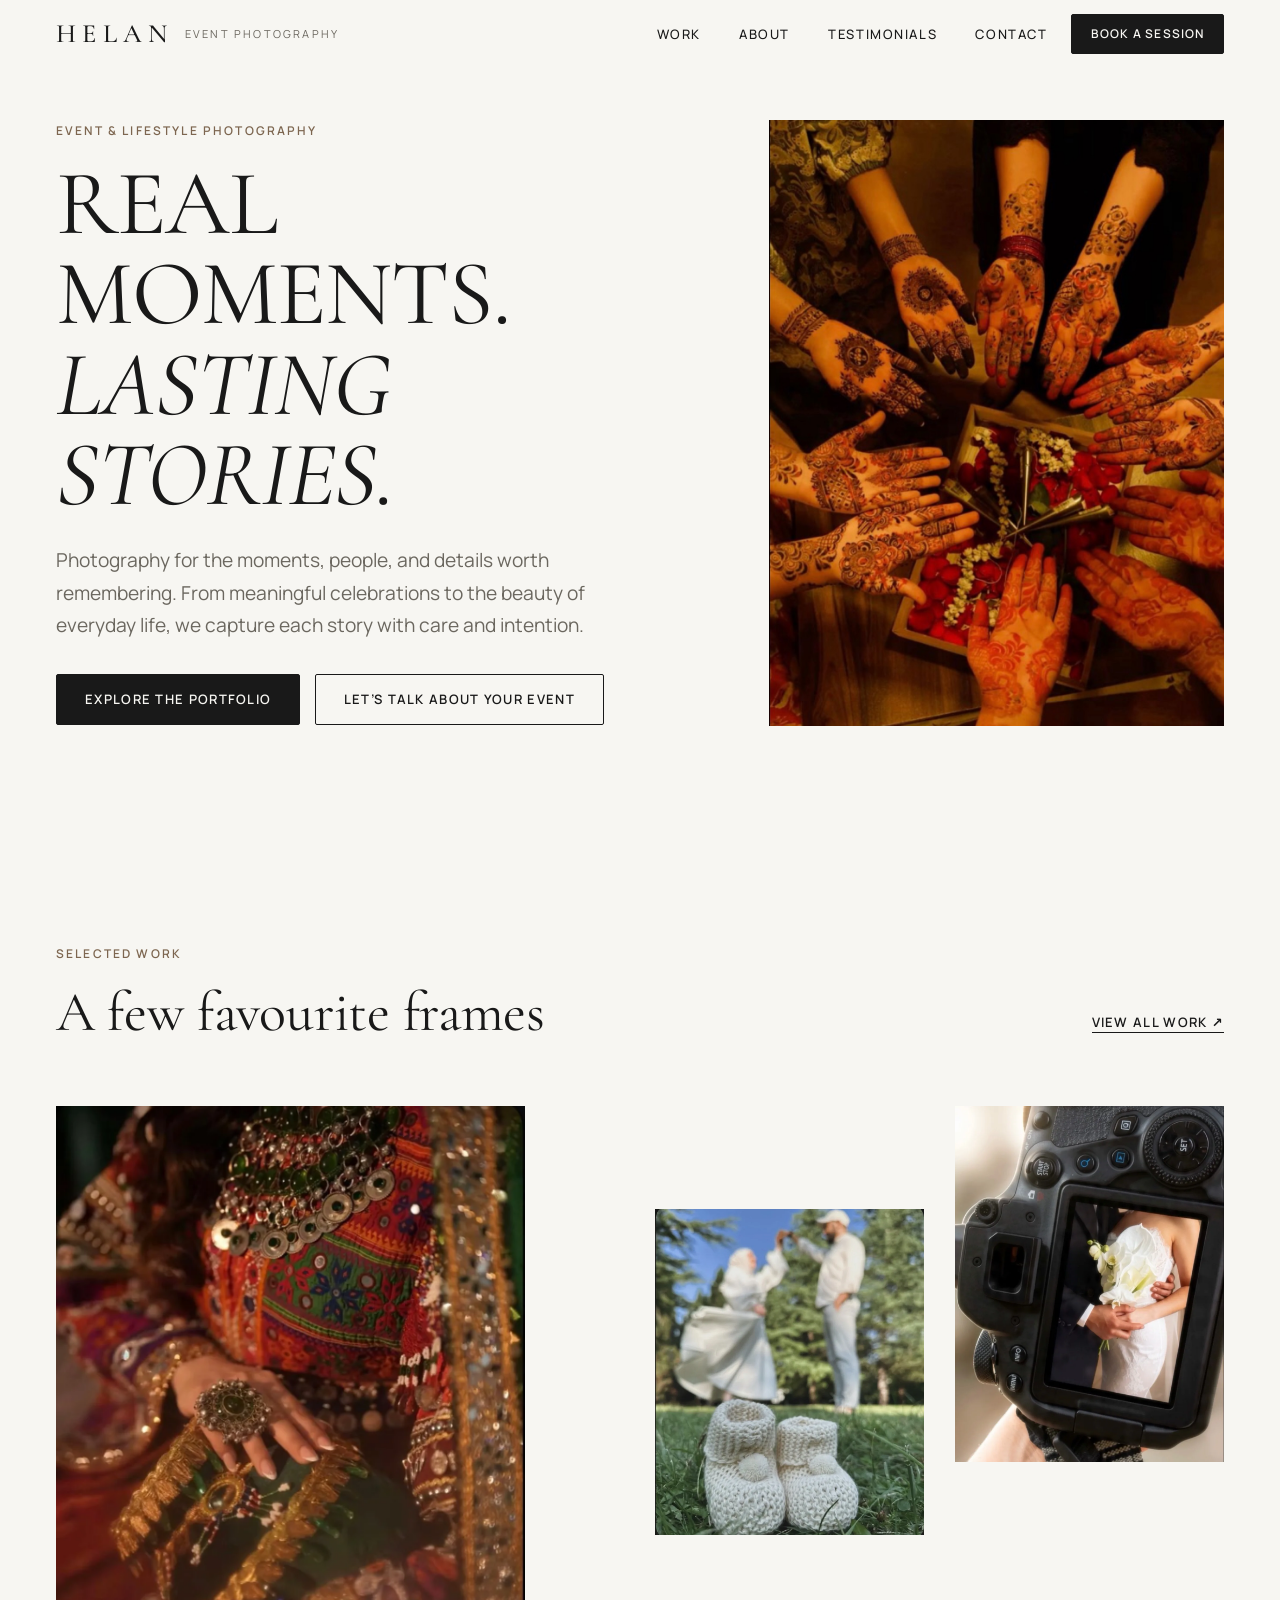
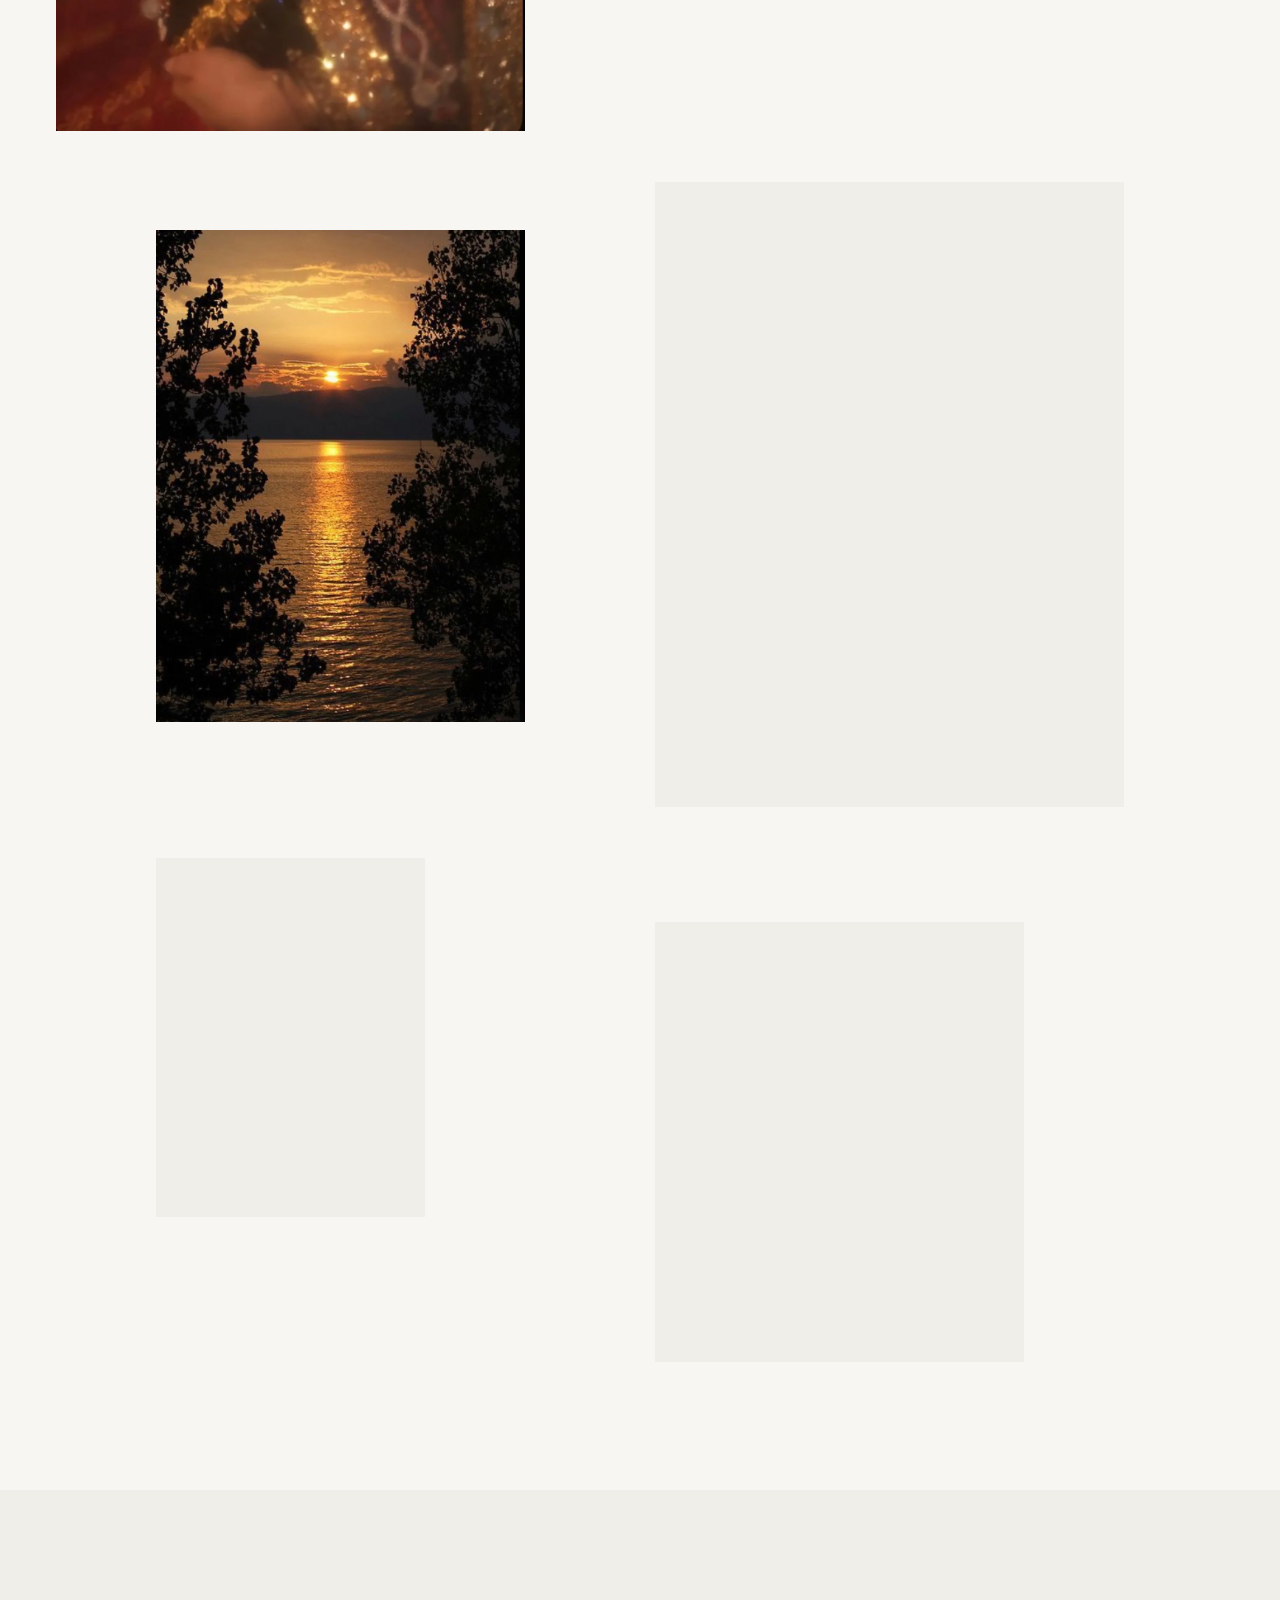
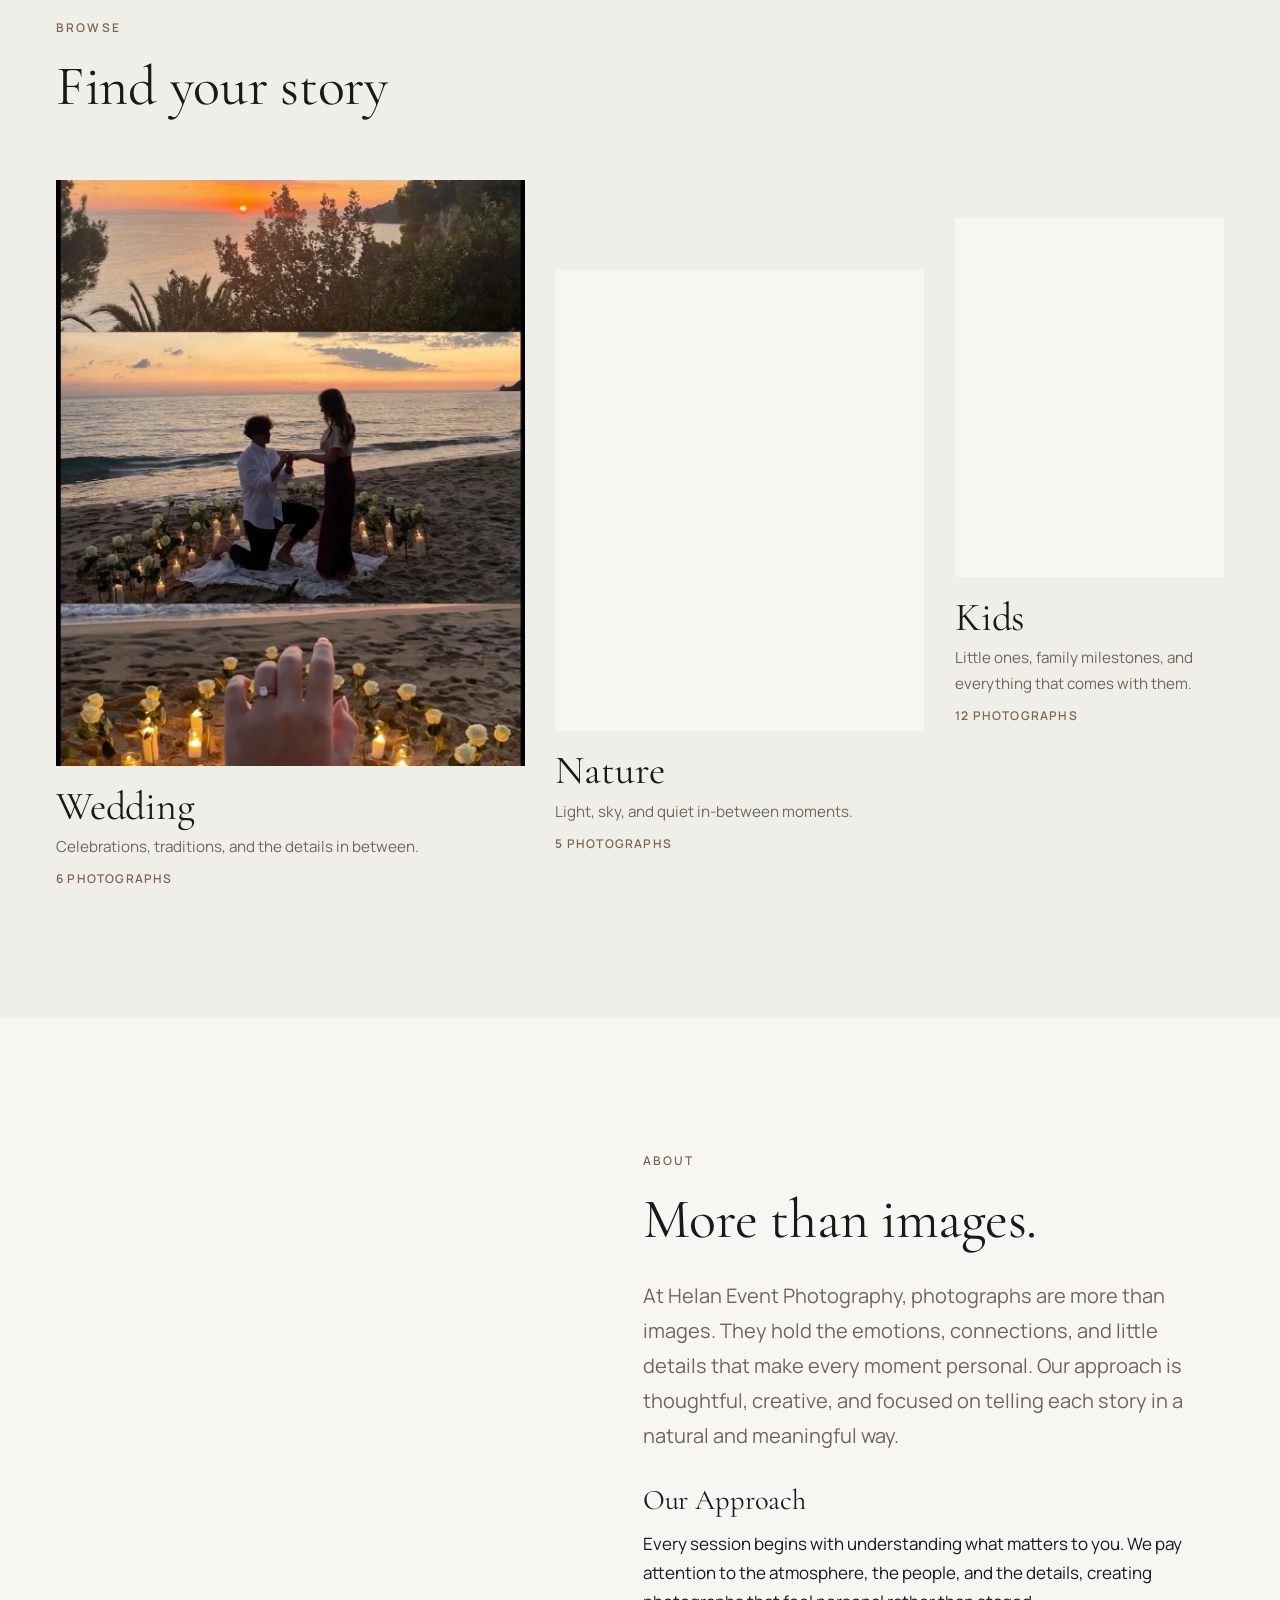
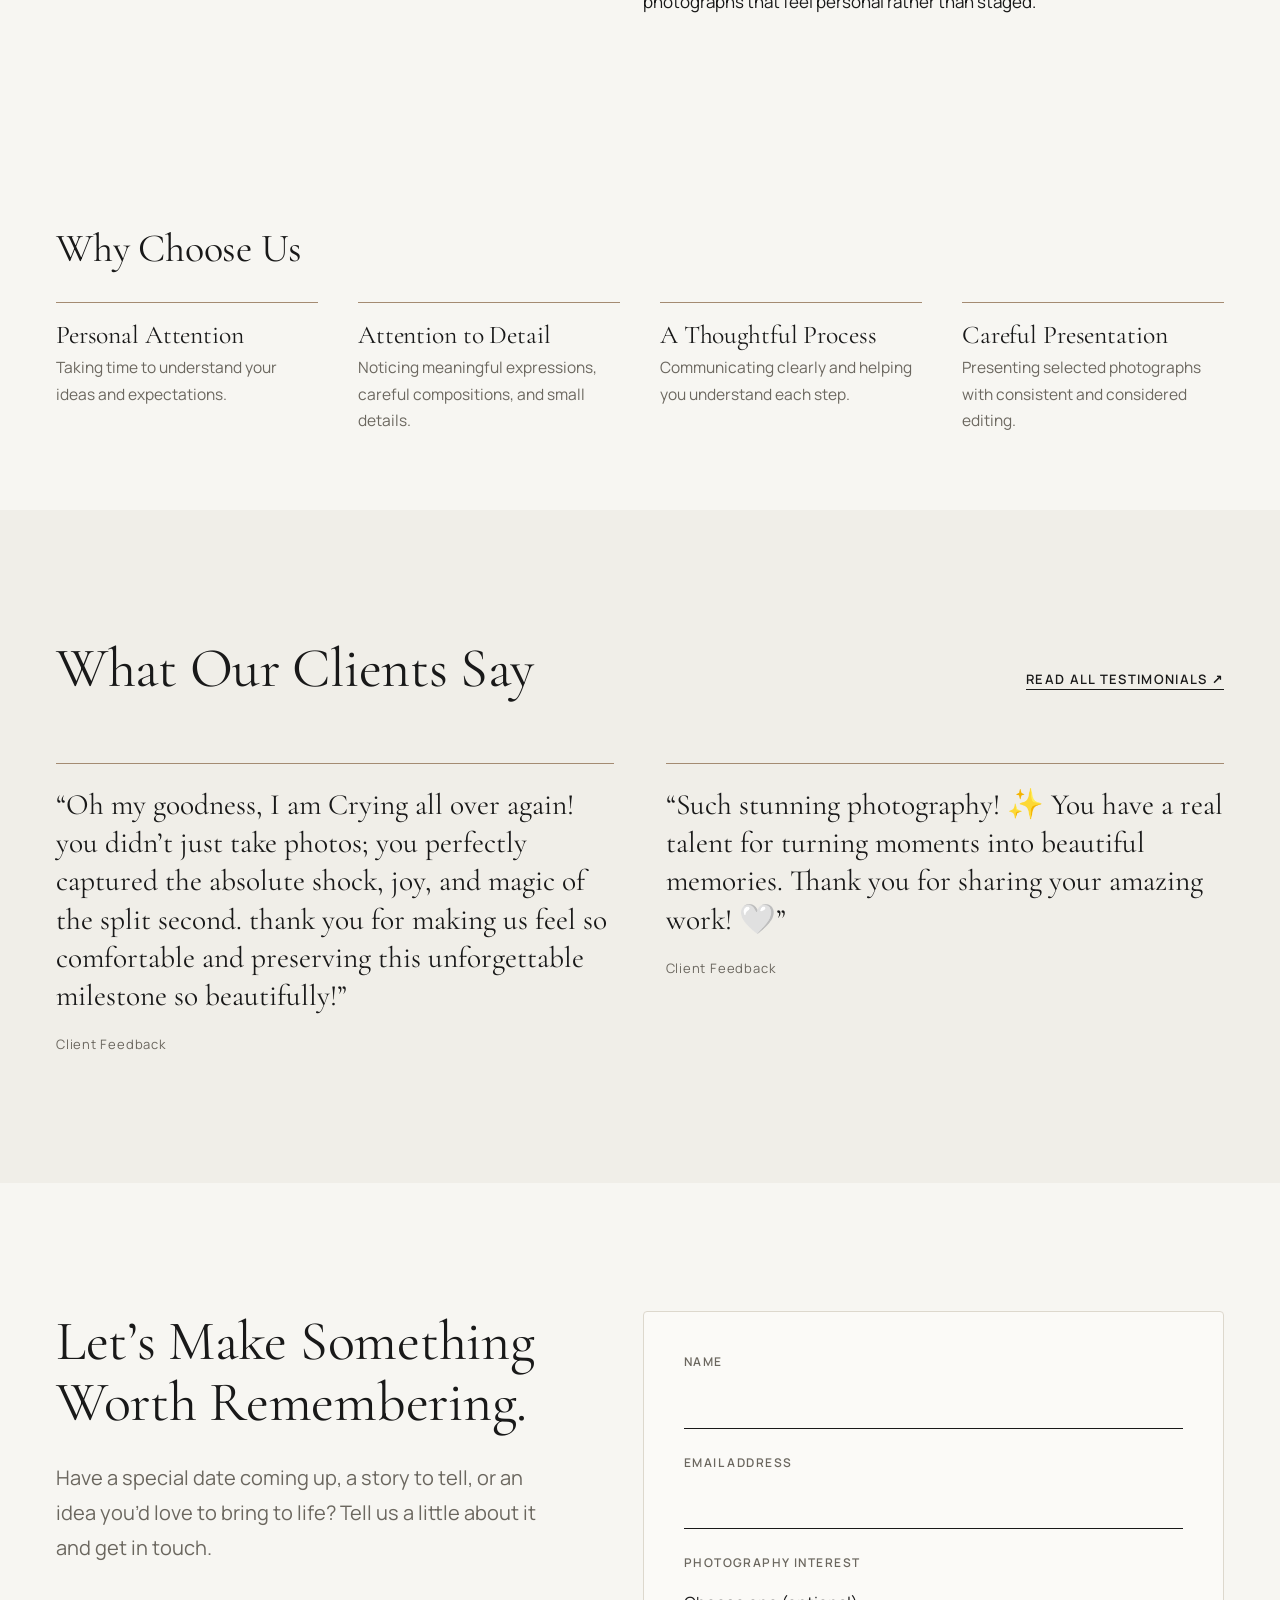
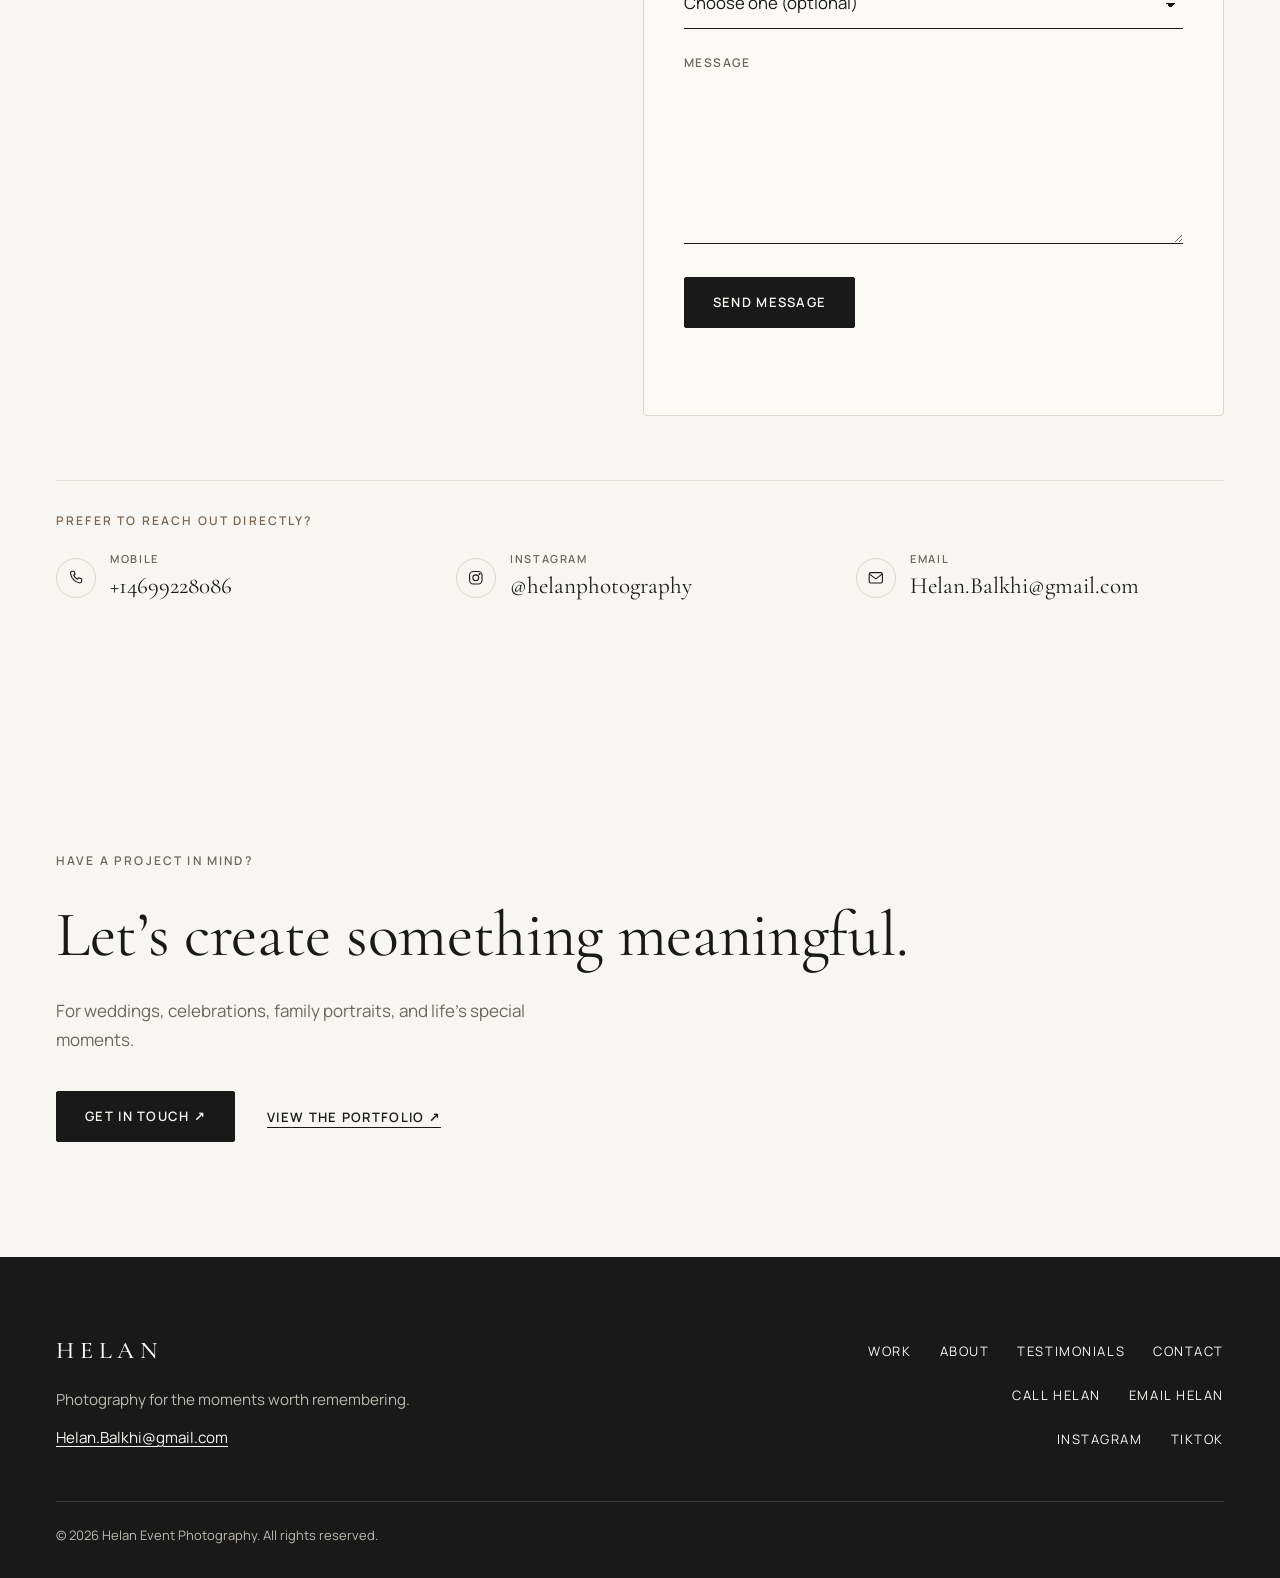
==== commit c5d7ad15: "Bust cached contact configuration on homepage" ====
--- a/index.html
+++ b/index.html
@@ -169,7 +169,7 @@
     <p class="lb-count" aria-live="polite"></p>
   </div>
 
-  <script src="content.js"></script>
+  <script src="content.js?v=20261112-contact-fix"></script>
   <script src="script.js"></script>
 </body>
 </html>
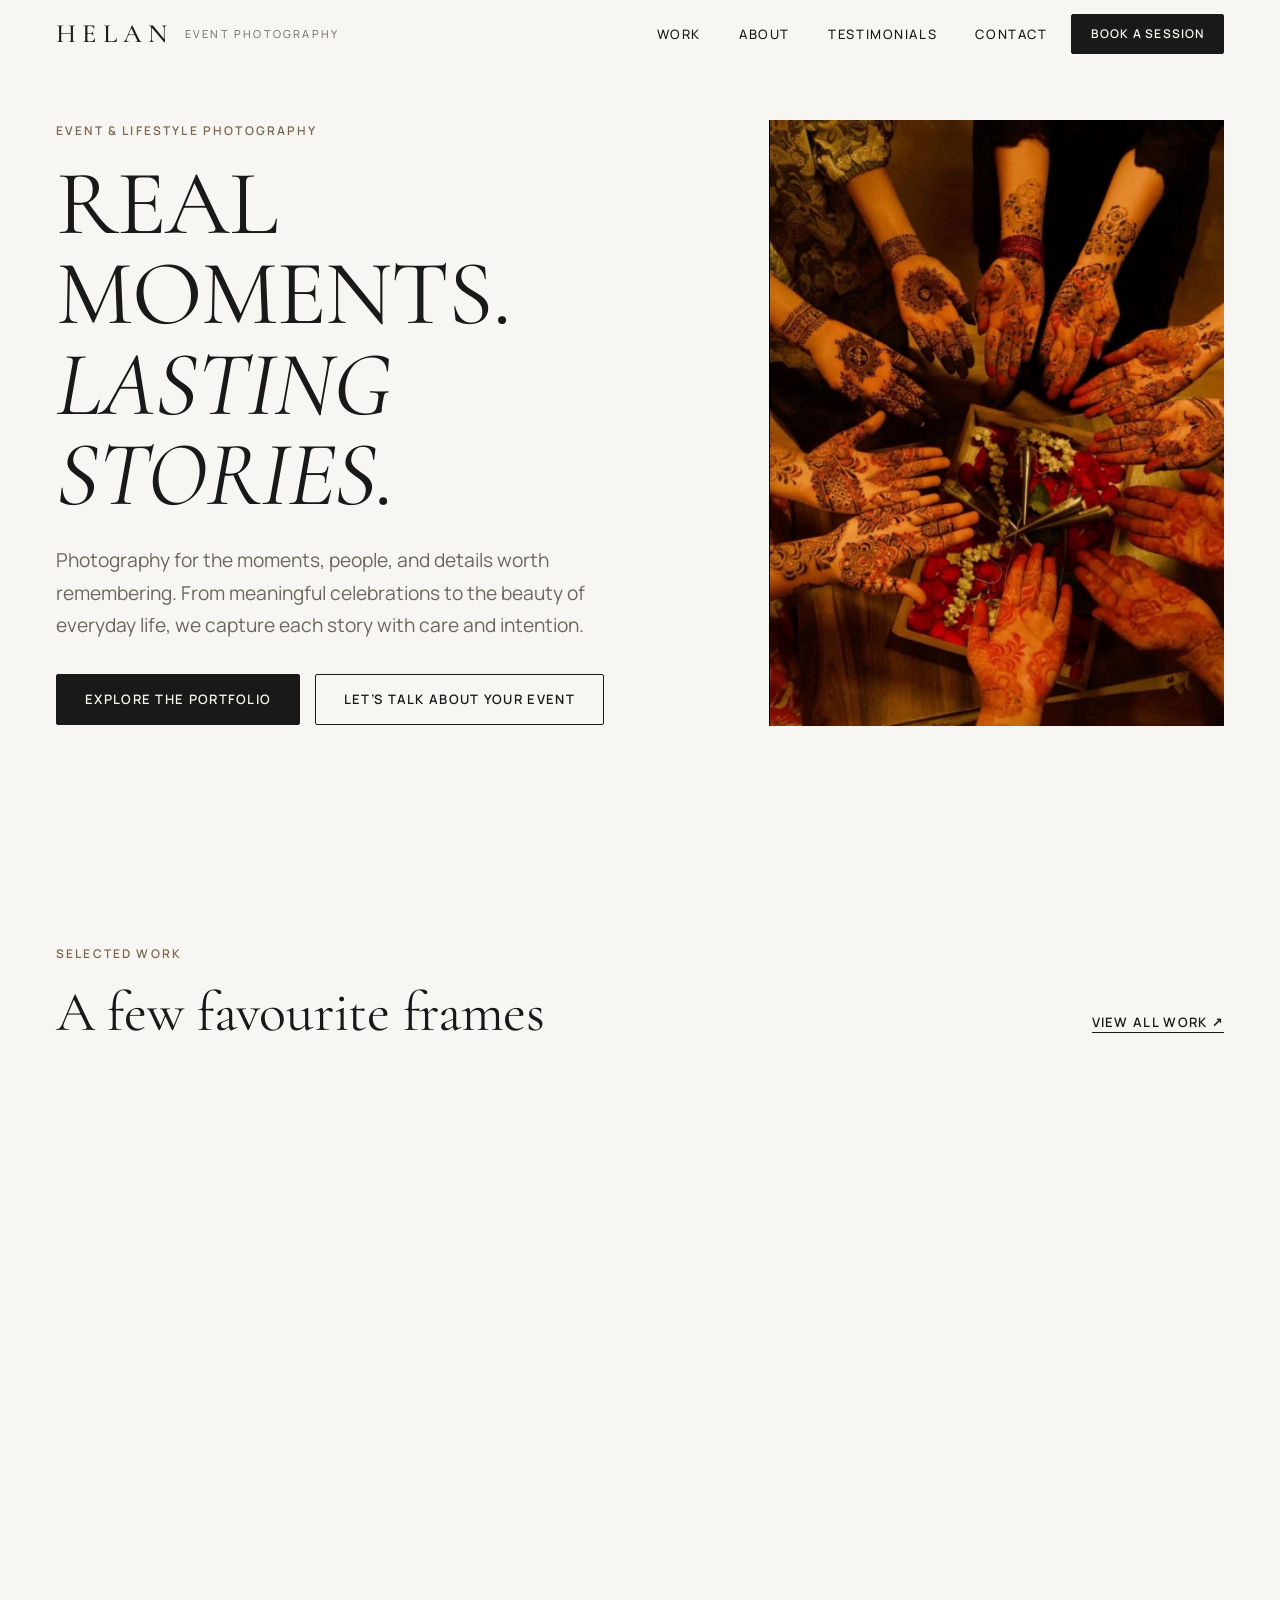
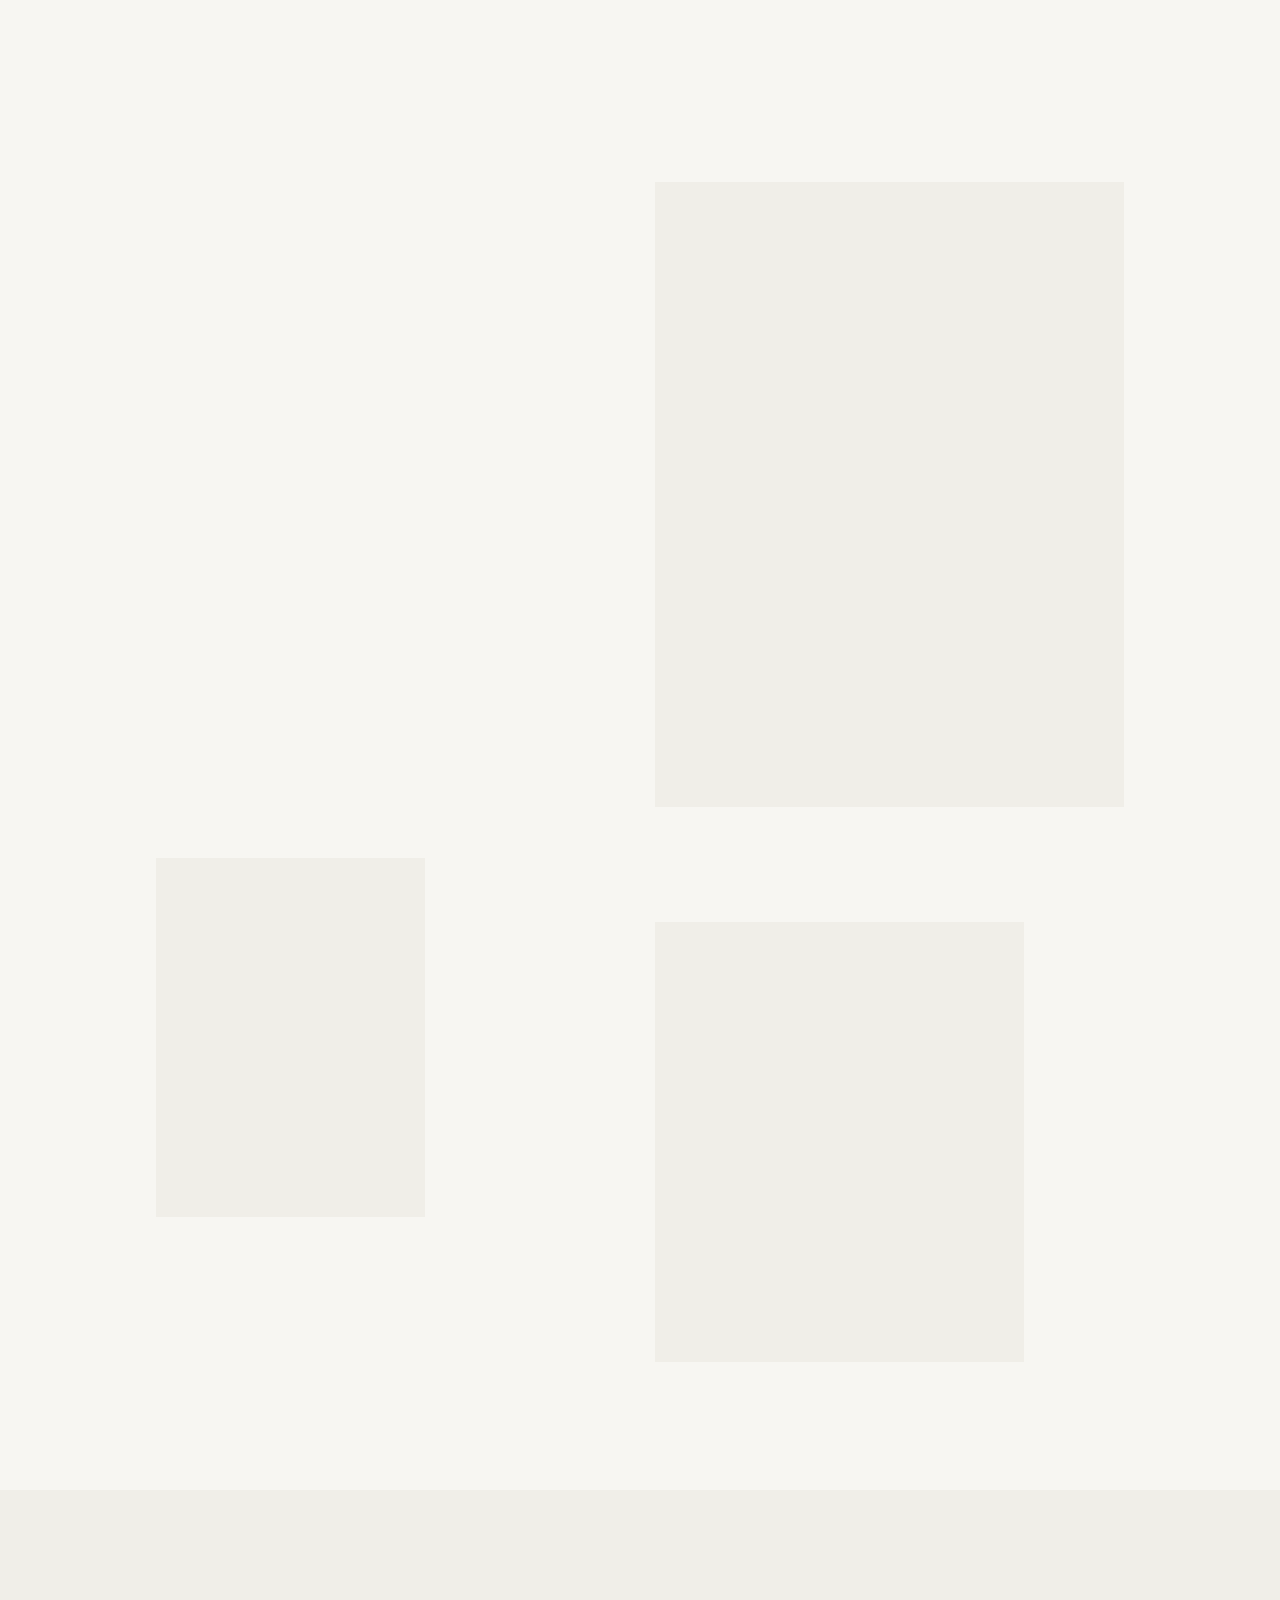
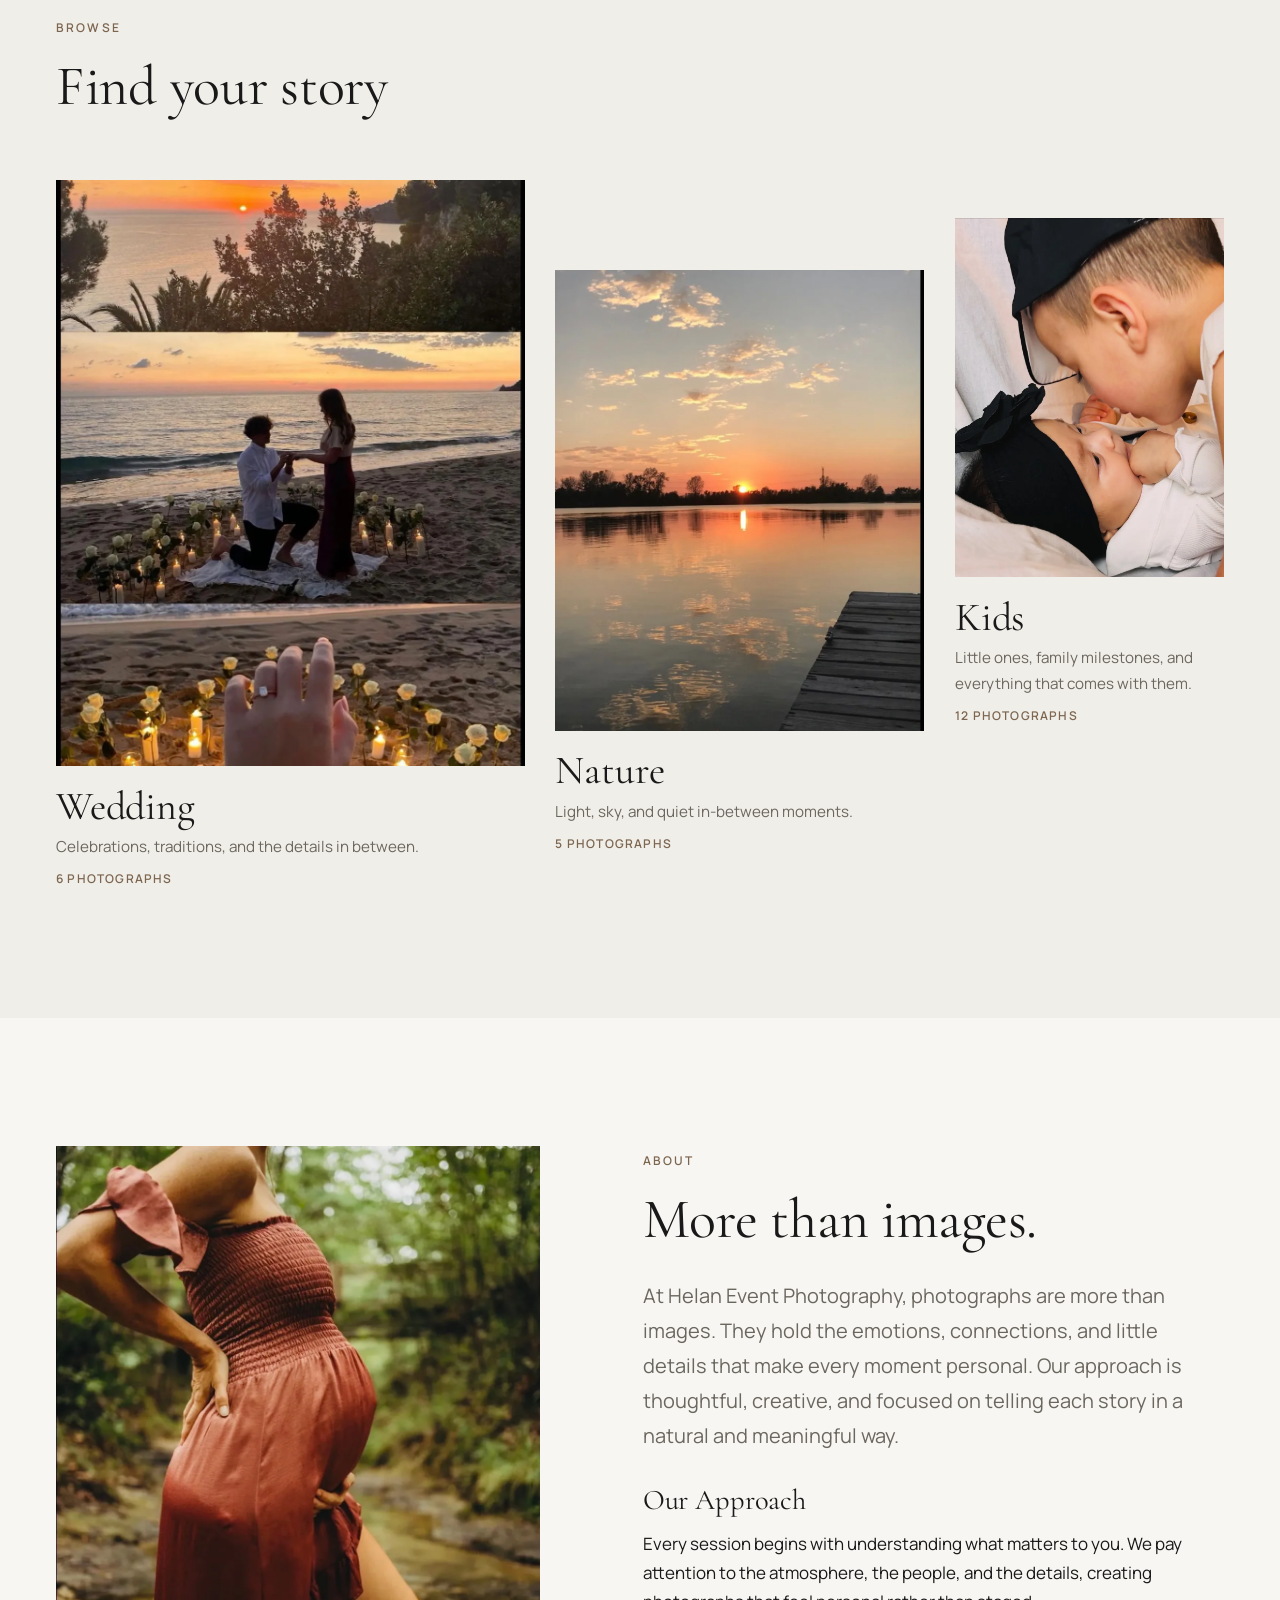
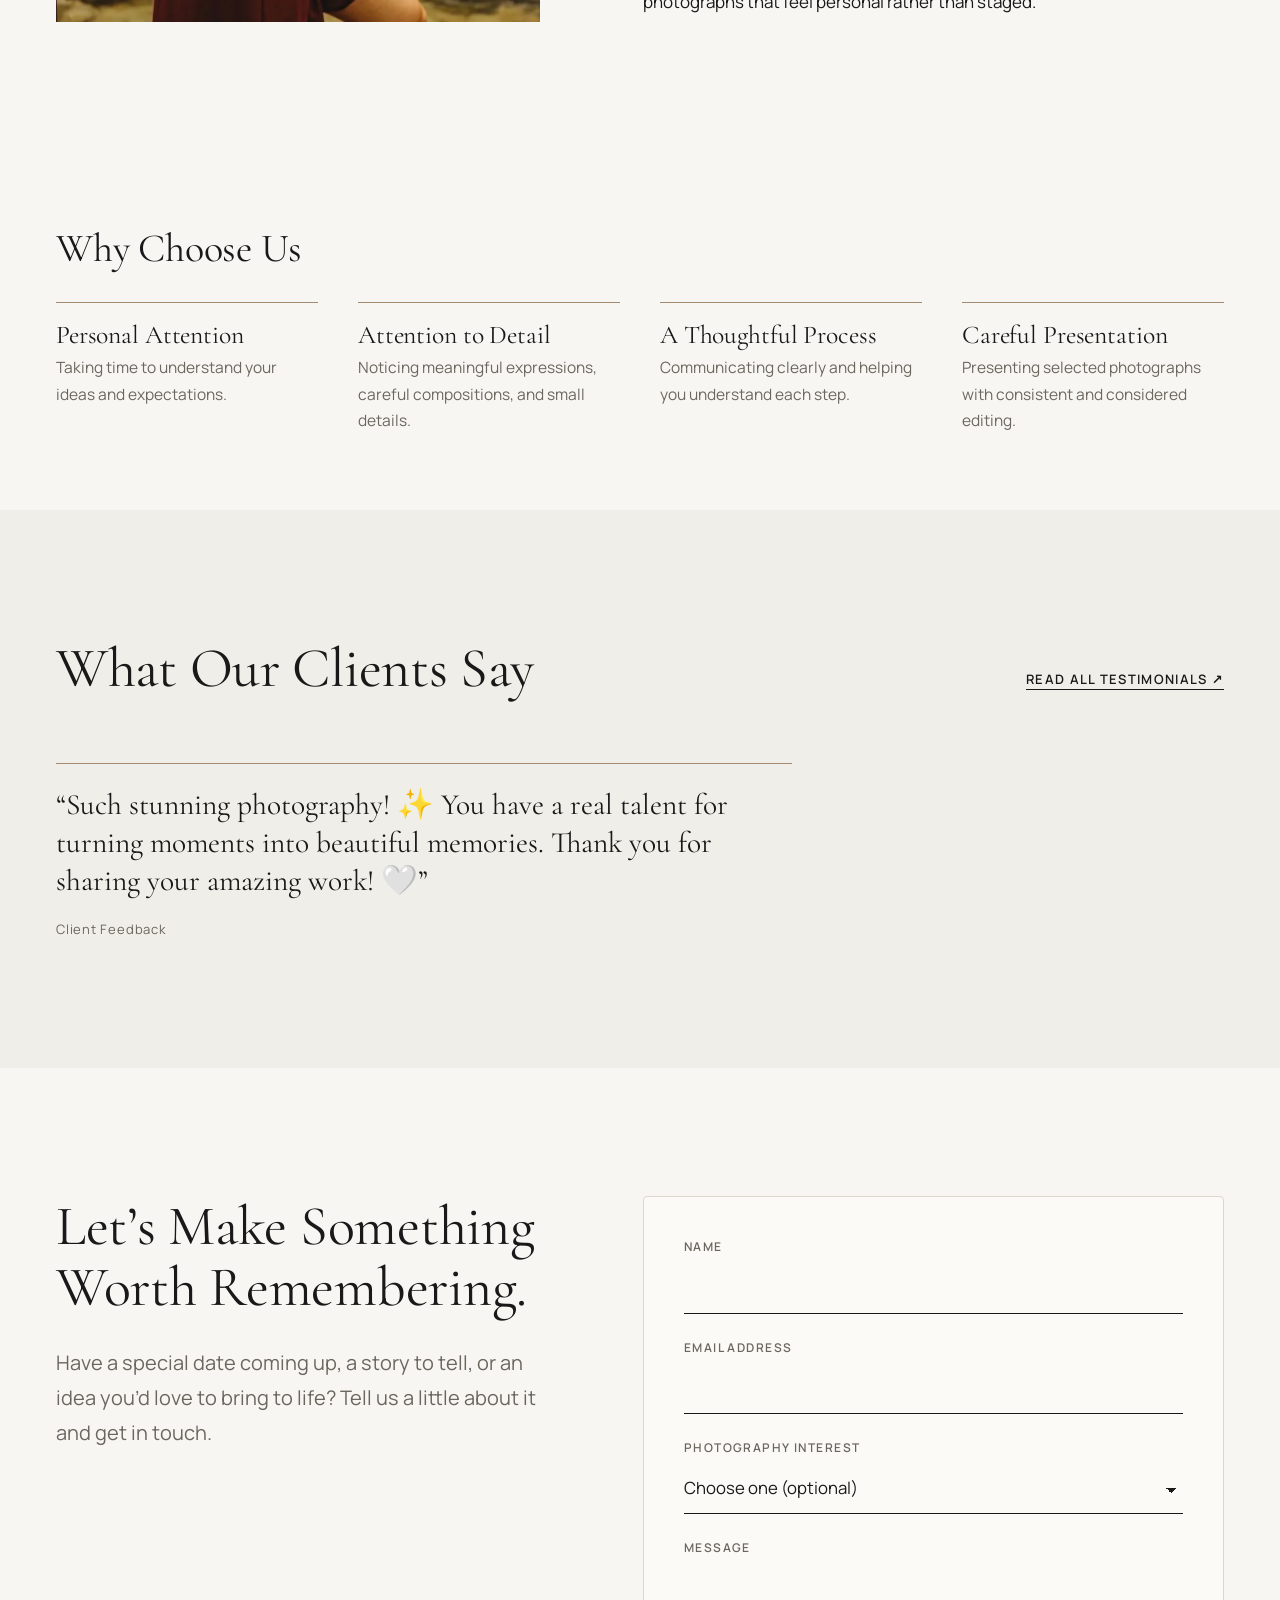
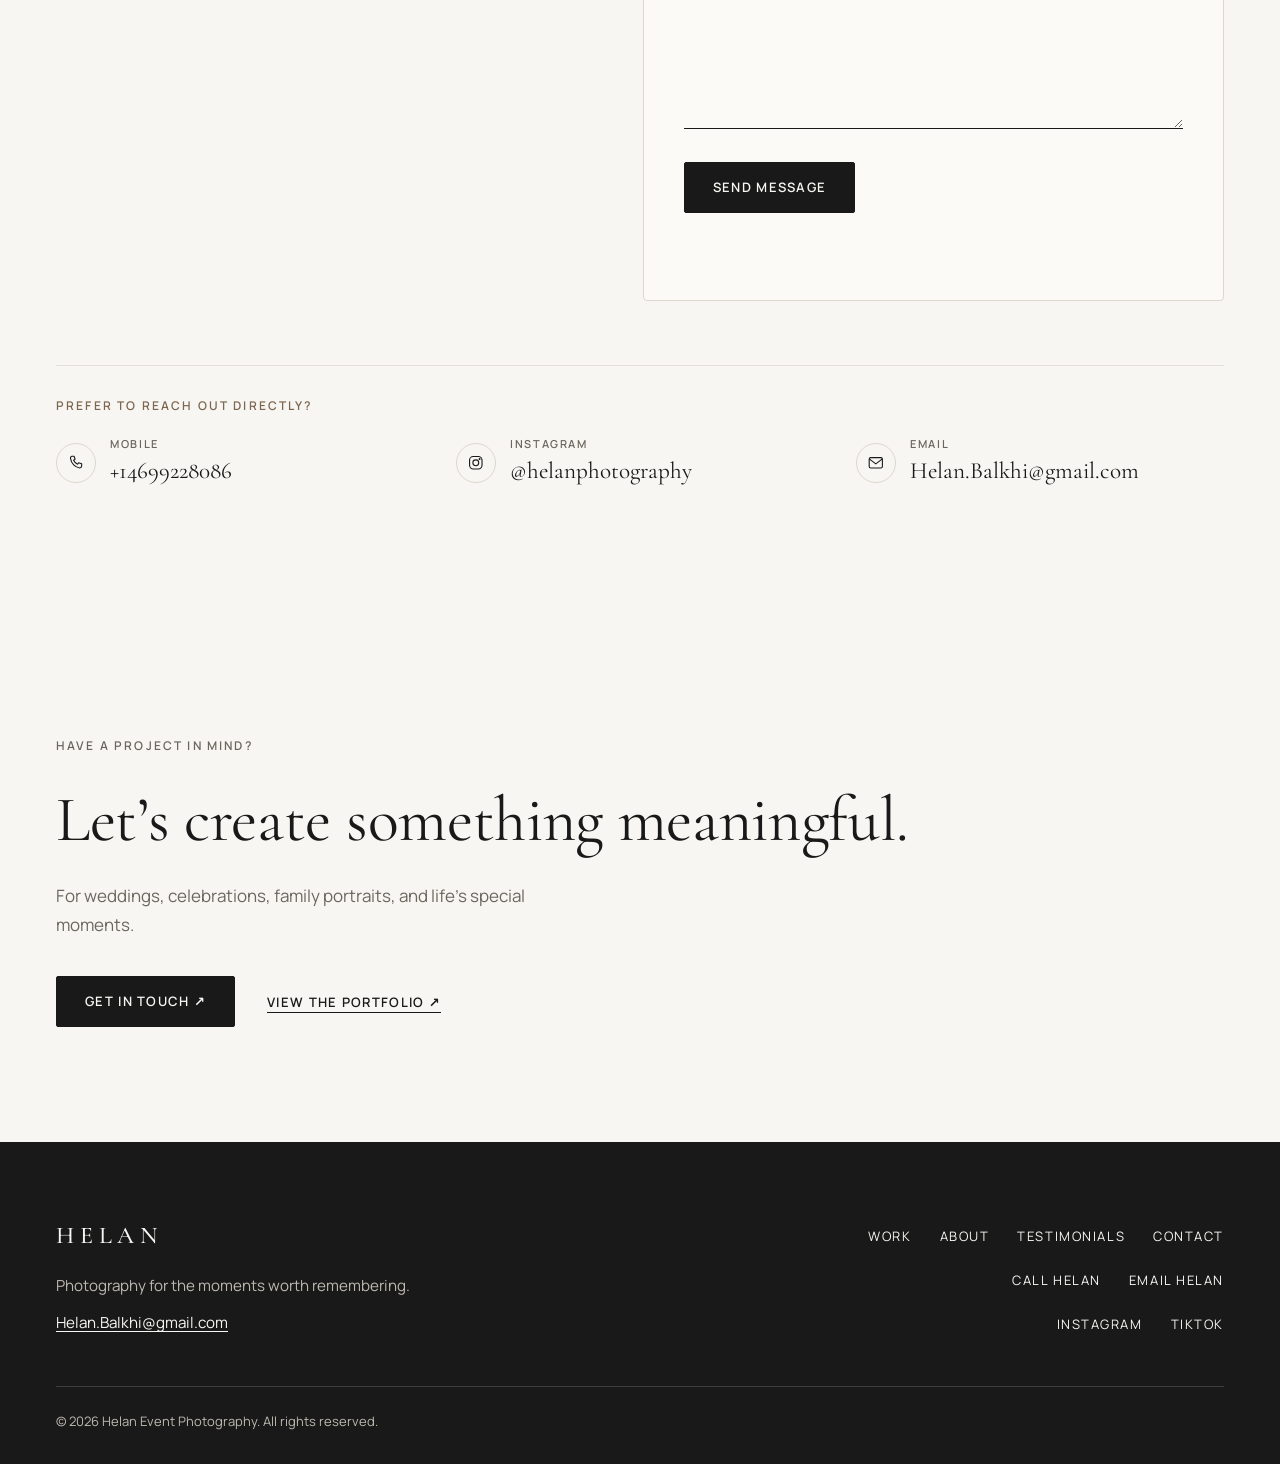
==== commit 5fa5f33b: "Load fresh contact form JavaScript after recipient fix" ====
--- a/index.html
+++ b/index.html
@@ -170,6 +170,6 @@
   </div>
 
   <script src="content.js?v=20261112-contact-fix"></script>
-  <script src="script.js"></script>
+  <script src="script.js?v=20261112-form-recipient-fallback"></script>
 </body>
 </html>
